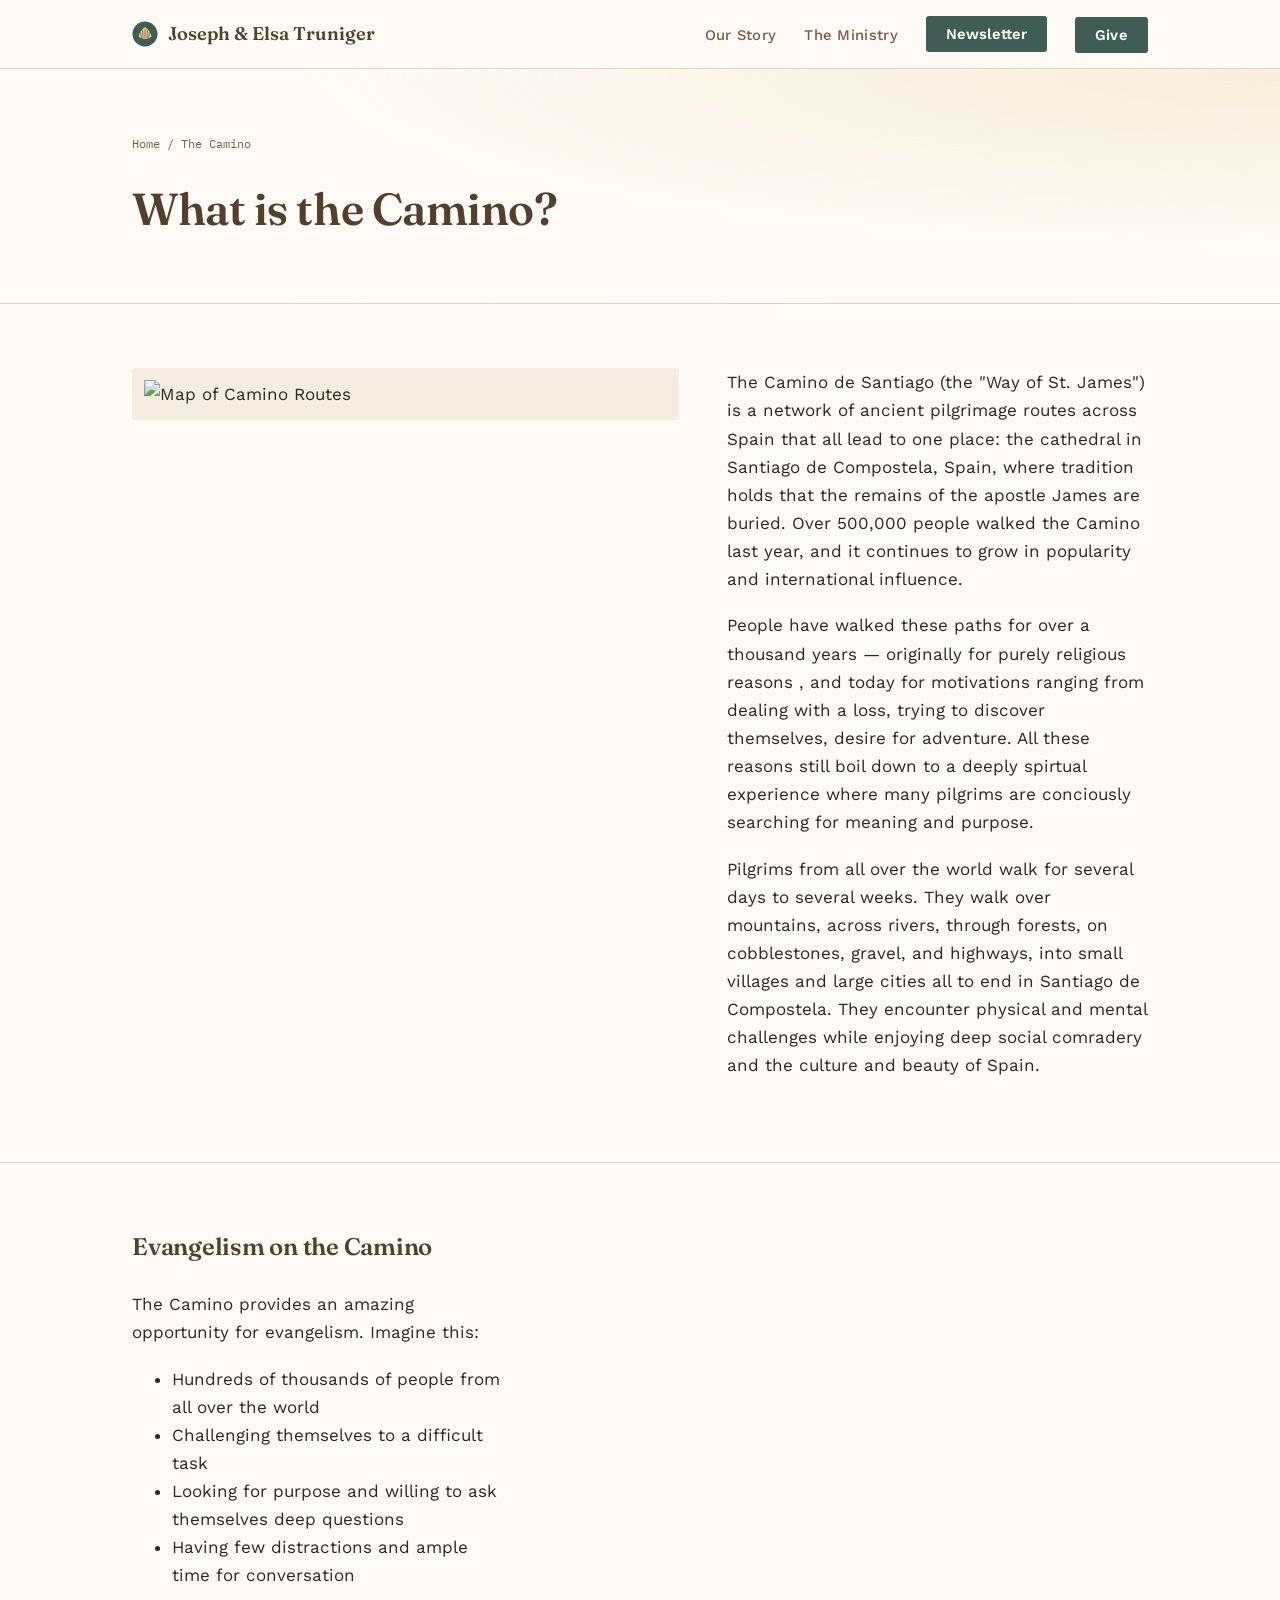
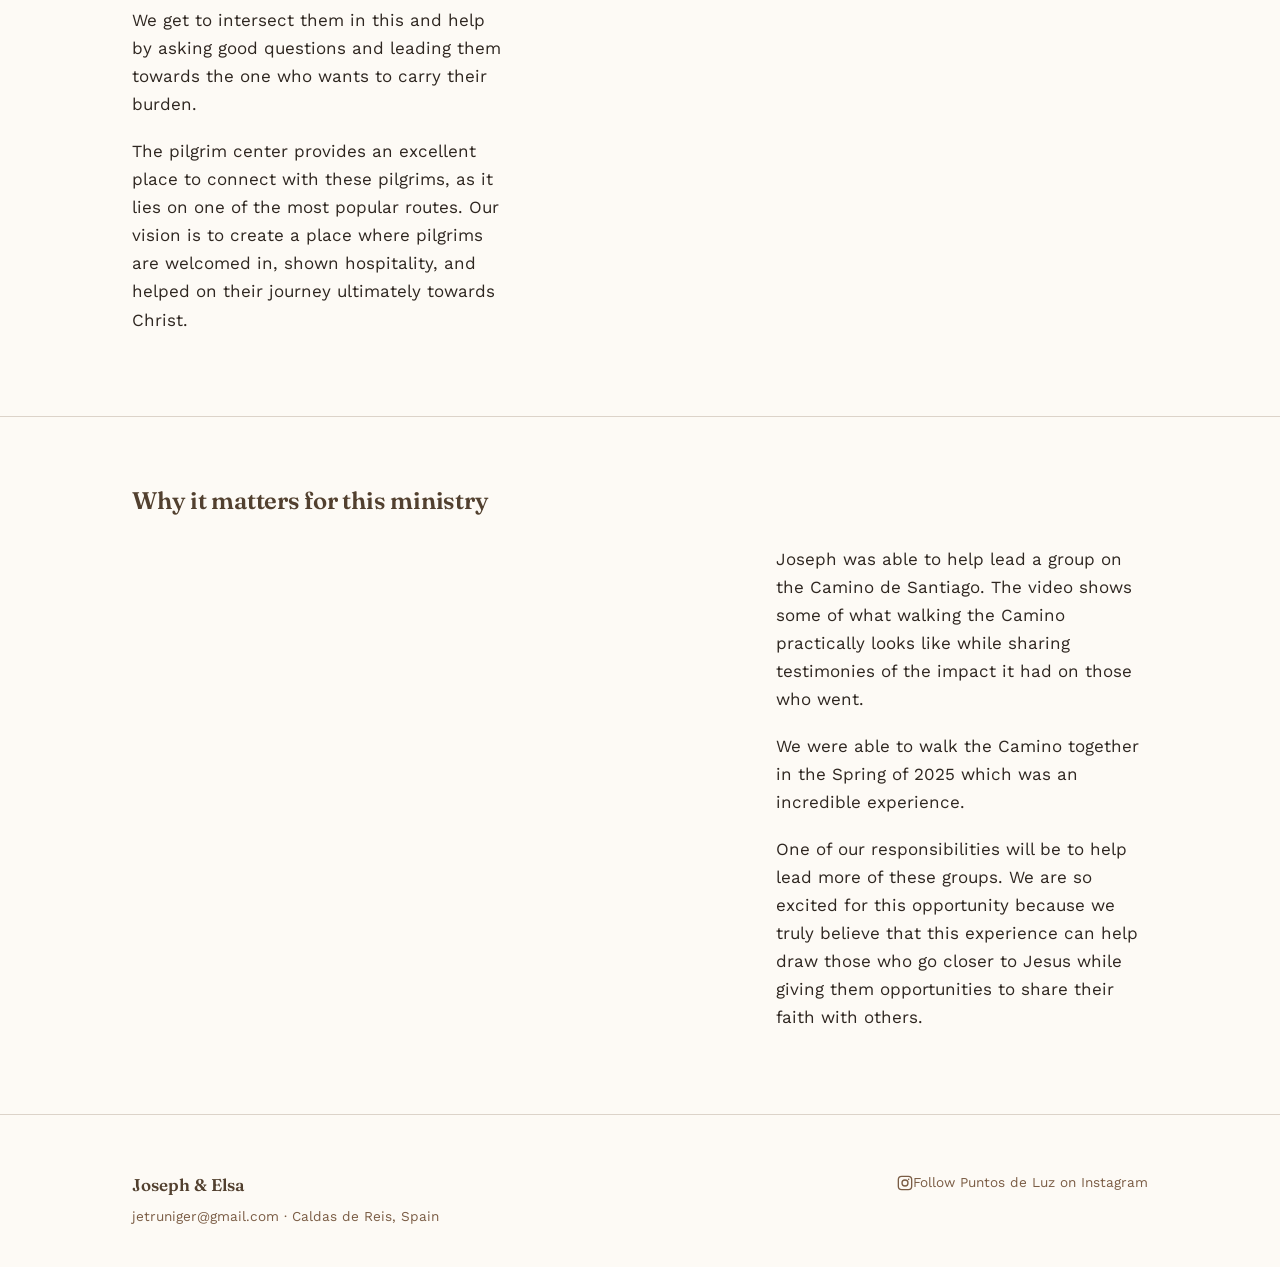
==== camino.html @ 21a1351f "Update camino.html" ====
<!DOCTYPE html>
<html lang="en">
<head>
<meta charset="UTF-8">
<meta name="viewport" content="width=device-width, initial-scale=1.0">
<title>What is the Camino? — Joseph &amp; Elsa Truniger</title>
<link rel="preconnect" href="https://fonts.googleapis.com">
<link rel="preconnect" href="https://fonts.gstatic.com" crossorigin>
<link href="https://fonts.googleapis.com/css2?family=Fraunces:opsz,wght@9..144,400;9..144,500;9..144,600&family=Work+Sans:wght@400;500;600&family=IBM+Plex+Mono:wght@500&display=swap" rel="stylesheet">
<link rel="stylesheet" href="style.css">
</head>
<body>
<a class="skip-link" href="#main">Skip to content</a>
<nav class="site-nav">
  <div class="wrap">
    <a href="index.html" class="brandmark">
    <svg width="26" height="26" viewBox="0 0 26 26" fill="none" aria-hidden="true">
  <circle cx="13" cy="13" r="12.5" fill="#3F5D54"/>
  <path d="M13 6c-3 2-5.5 5-6.5 9.5C8 17 10.3 18 13 18s5-1 6.5-2.5C18.5 11 16 8 13 6z" fill="#E8C98A"/>
  <path d="M13 8.5V17M10.5 9.5 11 17M15.5 9.5 15 17M8.5 11.5l1.2 5.8M17.5 11.5l-1.2 5.8" stroke="#3F5D54" stroke-width="0.6" stroke-linecap="round"/>
</svg>
      Joseph &amp; Elsa Truniger
    </a>
    <button class="nav-toggle" aria-label="Toggle menu" aria-expanded="false" id="navToggle">☰</button>
<ul class="nav-links" id="navLinks">
  <li><a href="story.html">Our Story</a></li>
  <li><a href="ministry.html">The Ministry</a></li>
  <li><button type="button" class="nav-subscribe" onclick="document.getElementById('newsletterModal').showModal()">Newsletter</button></li>
  <li><a href="give.html" class="nav-give">Give</a></li>
</ul>
  </div>
</nav>
<main id="main">
  <header class="page-header">
    <div class="wrap">
      <div class="breadcrumb"><a href="index.html">Home</a> / The Camino</div>
      <span class="stage-label"></span>
      <h1>What is the Camino?</h1>
    </div>
  </header>

  <section class="content-section">
    <div class="wrap">
      <div class="two-col">
        <img src="/.netlify/images?url=/images/camino_routes_map.png&fit=cover" alt="Map of Camino Routes" class="photo-frame-contain">
        <div class="stage-body">
          <p>
            The Camino de Santiago (the "Way of St. James") is a network of ancient pilgrimage
            routes across Spain that all lead to one place: the cathedral in Santiago de
            Compostela, Spain, where tradition holds that the remains of the apostle James are buried. Over 500,000 people walked 
            the Camino last year, and it continues to grow in popularity and international influence.
          </p>
          <p>
            People have walked these paths for over a thousand years — originally for purely religious reasons
            , and today for motivations ranging from dealing with a loss, trying to discover themselves, desire for adventure.
            All these reasons still boil down to a deeply spirtual experience where many pilgrims are conciously searching for meaning and purpose.
          </p>
          <p>
            Pilgrims from all over the world walk for several days to several weeks. They walk over mountains, across rivers, 
            through forests, on cobblestones, gravel, and highways, into small villages and large cities all to end in Santiago de Compostela.
            They encounter physical and mental challenges while enjoying deep social comradery and the culture and beauty of Spain.
          </p>
        </div>
      </div>
    </div>
  </section>

<section class="content-section section-divider">
  <div class="wrap">
    <h2 class="section-title">Evangelism on the Camino</h2>
    <div class="two-col camino-video-row" style="grid-template-columns:1fr 1.6fr;">
      <div class="stage-body">
        <p>The Camino provides an amazing opportunity for evangelism. Imagine this:</p>
        <ul>
          <li>Hundreds of thousands of people from all over the world</li>
          <li>Challenging themselves to a difficult task</li>
          <li>Looking for purpose and willing to ask themselves deep questions</li>
          <li>Having few distractions and ample time for conversation</li>
        </ul>
        <p>
          We get to intersect them in this and help by asking good questions and leading them
          towards the one who wants to carry their burden.
        </p>
        <p>
          The pilgrim center provides an excellent place to connect with these pilgrims, as it lies on one of the most popular routes.
          Our vision is to create a place where pilgrims are welcomed in, shown hospitality, and helped on their journey ultimately towards Christ.
        </p>
      </div>
      <div class="video-wrapper camino-video">
        <iframe
          src="https://www.youtube.com/embed/64o8v37q_Js"
          title="Evangelism on the Camino de Santiago"
          frameborder="0"
          allow="accelerometer; autoplay; clipboard-write; encrypted-media; gyroscope; picture-in-picture"
          allowfullscreen>
        </iframe>
      </div>
    </div>
  </div>
</section>

  <section class="content-section section-divider">
    <div class="wrap">
      <h2 class="section-title">Why it matters for this ministry</h2>
      <div class="two-col" style="grid-template-columns:1.6fr 1fr;">
        <div class="video-wrapper">
          
        <iframe
          src="https://www.youtube.com/embed/lxucsriIGKE"
          title="Personal Experience of Walking the Camino de Santiago"
          frameborder="0"
          allow="accelerometer; autoplay; clipboard-write; encrypted-media; gyroscope; picture-in-picture"
          allowfullscreen>
        </iframe>
</div>
        <div class="stage-body">
    
          <p>
            Joseph was able to help lead a group on the Camino de Santiago. The video shows some of what walking the Camino practically 
            looks like while sharing testimonies of the impact it had on those who went.
          </p>
          <p>
            We were able to walk the Camino together in the Spring of 2025 which was an incredible experience.
          </p>
          <p>
            One of our responsibilities will be to help lead more of these groups. We are so excited for this opportunity 
            because we truly believe that this experience can help draw those who go closer to Jesus while giving them
            opportunities to share their faith with others.
          </p>
        </div>
      </div>
    </div>
  </section>

</main>
<footer>
  <div class="wrap">
    <div>
      <div class="foot-brand">Joseph &amp; Elsa</div>
      <!-- EDIT: contact email -->
      <p>jetruniger@gmail.com · Caldas de Reis, Spain</p>
    </div>

<ul class="foot-links">
  <!-- EDIT: replace # with your actual Facebook Page URL. Currently adding as a comment so that we can add this back later 
  <li>
    <a href="#" target="_blank" rel="noopener" class="social-link">
      <svg width="16" height="16" viewBox="0 0 24 24" fill="currentColor">
        <path d="M22 12.06C22 6.5 17.52 2 12 2S2 6.5 2 12.06c0 5 3.66 9.15 8.44 9.94v-7.03H7.9v-2.91h2.54V9.85c0-2.5 1.49-3.89 3.77-3.89 1.09 0 2.23.2 2.23.2v2.46h-1.26c-1.24 0-1.63.77-1.63 1.56v1.88h2.78l-.45 2.91h-2.33V22c4.78-.79 8.44-4.94 8.44-9.94z"/>
      </svg>
      Follow us on Facebook
    </a>
  </li>-->
  <!-- EDIT: replace # with Puntos de Luz's actual Instagram URL -->
  <li>
    <a href="https://www.instagram.com/puntosluz/" target="_blank" rel="noopener" class="social-link">
      <svg width="16" height="16" viewBox="0 0 24 24" fill="none" stroke="currentColor" stroke-width="2">
        <rect x="2" y="2" width="20" height="20" rx="5"/>
        <circle cx="12" cy="12" r="4.5"/>
        <circle cx="17.5" cy="6.5" r="1.2" fill="currentColor" stroke="none"/>
      </svg>
      Follow Puntos de Luz on Instagram
    </a>
  </li>
</ul>

  </div>
</footer>
<script>
  const navToggle = document.getElementById('navToggle');
  const navLinks = document.getElementById('navLinks');
  navToggle.addEventListener('click', () => {
    const open = navLinks.classList.toggle('open');
    navToggle.setAttribute('aria-expanded', open);
  });
</script>
 <div id="newsletter-modal-slot"></div>
<script>
  fetch('partials/newsletter-modal.html')
    .then(res => res.text())
    .then(html => {
      const slot = document.getElementById('newsletter-modal-slot');
      slot.innerHTML = html;
      // Re-run any <script> tags from the injected partial, since innerHTML doesn't execute them
      slot.querySelectorAll('script').forEach(oldScript => {
        const newScript = document.createElement('script');
        newScript.textContent = oldScript.textContent;
        document.body.appendChild(newScript);
      });
    });
</script>
</body>
</html>
---- style.css ----
:root{
  --ivory: #FDFAF5;
  --ivory-deep: #F5EDE0;
  --brown: #7A5C44;
  --brown-deep: #52402F;
  --gold: #E8C98A;
  --pine: #3F5D54;
  --pine-deep: #2E453D;
  --ink: #2E2620;
  --line: rgba(122,92,68,0.25);
  --radius: 3px;
}

*{box-sizing:border-box;}
html{scroll-behavior:smooth;}
body{
  margin:0;
  background:var(--ivory);
  color:var(--ink);
  font-family:'Work Sans', sans-serif;
  font-size:17px;
  line-height:1.65;
  -webkit-font-smoothing:antialiased;
}
h1,h2,h3{
  font-family:'Fraunces', serif;
  font-weight:600;
  color:var(--brown-deep);
  margin:0 0 0.4em 0;
  letter-spacing:-0.01em;
}
a{color:var(--pine);}
img{max-width:100%; display:block;}
.wrap{max-width:1080px; margin:0 auto; padding:0 32px;}

.skip-link{
  position:absolute; left:-999px; top:0; background:var(--brown-deep); color:var(--ivory);
  padding:10px 16px; z-index:200; border-radius:0 0 4px 0;
}
.skip-link:focus{left:0;}
a:focus-visible, button:focus-visible{
  outline:3px solid var(--pine);
  outline-offset:3px;
}

/* -------- nav -------- */
.site-nav{
  position:sticky; top:0; z-index:100;
  background:rgba(253,250,245,0.92);
  backdrop-filter:blur(6px);
  border-bottom:1px solid var(--line);
}
.site-nav .wrap{
  display:flex; align-items:center; justify-content:space-between;
  padding-top:16px; padding-bottom:16px;
}
.brandmark{
  display:flex; align-items:center; gap:10px;
  font-family:'Fraunces', serif; font-weight:600; font-size:1.15rem;
  color:var(--brown-deep); text-decoration:none;
}
.brandmark svg{flex-shrink:0;}
.nav-links{display:flex; gap:28px; align-items:center; list-style:none; margin:0; padding:0;}
.nav-links a{
  text-decoration:none; color:var(--brown); font-size:0.92rem; font-weight:500;
  letter-spacing:0.02em;
}
.nav-links a:hover, .nav-links a[aria-current="page"]{color:var(--pine-deep);}
.nav-links a[aria-current="page"]{border-bottom:2px solid var(--gold);}
.nav-give{
  background:var(--pine); color:var(--ivory) !important; padding:9px 20px;
  border-radius:var(--radius); font-weight:600 !important; border-bottom:none !important;
}
.nav-give:hover{background:var(--pine-deep) !important;}
.nav-toggle{display:none;}

@media (max-width:760px){
  .nav-links{
    position:fixed; inset:64px 0 auto 0; background:var(--ivory);
    flex-direction:column; align-items:flex-start; gap:0;
    border-bottom:1px solid var(--line);
    transform:translateY(-120%); transition:transform 0.25s ease;
    padding:8px 32px 20px;
  }
  .nav-links.open{transform:translateY(0);}
  .nav-links li{width:100%; padding:12px 0; border-bottom:1px solid var(--line);}
  .nav-give{display:inline-block; margin-top:6px;}
  .nav-toggle{
    display:block; background:none; border:none; cursor:pointer;
    font-size:1.5rem; color:var(--brown-deep); line-height:1;
    padding:4px 8px;
  }
}

/* -------- hero (home page) -------- */
.hero{
  position:relative;
  padding:100px 0 80px;
  background:
    radial-gradient(ellipse at top right, rgba(232,201,138,0.35), transparent 55%),
    var(--ivory);
  overflow:hidden;
}
.hero .wrap{display:grid; grid-template-columns:1.1fr 0.9fr; gap:56px; align-items:center;}
.eyebrow{
  font-family:'IBM Plex Mono', monospace; font-size:0.75rem; letter-spacing:0.14em;
  text-transform:uppercase; color:var(--pine-deep); font-weight:500;
  display:inline-flex; align-items:center; gap:8px; margin-bottom:18px;
}
.eyebrow::before{content:"⁕"; color:var(--gold); font-size:1rem;}
.hero h1{font-size:clamp(2.3rem, 4.2vw, 3.4rem); line-height:1.08; max-width:12ch;}
.hero p.lede{font-size:1.15rem; color:var(--brown-deep); max-width:46ch; margin:20px 0 32px;}
.hero-ctas{display:flex; gap:16px; flex-wrap:wrap;}

.btn{
  display:inline-flex; align-items:center; gap:8px;
  padding:14px 26px; border-radius:var(--radius);
  text-decoration:none; font-weight:600; font-size:0.95rem;
  border:1px solid transparent; transition:transform 0.15s ease, background 0.15s ease;
}
.btn-primary{background:var(--pine); color:var(--ivory);}
.btn-primary:hover{background:var(--pine-deep); transform:translateY(-1px);}
.btn-ghost{background:transparent; color:var(--brown-deep); border-color:var(--brown);}
.btn-ghost:hover{background:var(--ivory-deep);}

.ph, .ph-photo, .ph-video{
  background:repeating-linear-gradient(135deg, var(--ivory-deep), var(--ivory-deep) 12px, #eee1cc 12px, #eee1cc 24px);
  border:1px dashed var(--brown);
  border-radius:var(--radius);
  display:flex; align-items:center; justify-content:center;
  color:var(--brown-deep); font-size:0.85rem; text-align:center; padding:16px;
  font-family:'IBM Plex Mono', monospace;
}
.hero-photo{aspect-ratio:4/5; width:100%;}

/* -------- signpost (home page links out) -------- */
.signpost{padding:20px 0 90px;}
.signpost-intro{max-width:56ch; margin-bottom:36px;}
.signpost-intro .stage-label{
  font-family:'IBM Plex Mono', monospace; font-size:0.72rem; letter-spacing:0.1em;
  text-transform:uppercase; color:var(--pine-deep); display:block; margin-bottom:8px;
}
.signpost-grid{
  display:grid; grid-template-columns:repeat(2, 1fr); gap:1px;
  background:var(--line); border:1px solid var(--line); border-radius:6px; overflow:hidden;
}
.signpost-card{
  background:var(--ivory); padding:32px; text-decoration:none; color:inherit;
  display:flex; flex-direction:column; gap:10px; transition:background 0.15s ease;
  position:relative;
}
.signpost-card:hover{background:var(--ivory-deep);}
.signpost-card .km-tag{
  font-family:'IBM Plex Mono', monospace; font-size:0.7rem; color:var(--pine-deep);
  letter-spacing:0.08em; display:flex; align-items:center; gap:8px;
}
.signpost-card .km-tag .dot{width:8px; height:8px; border-radius:50%; background:var(--gold);}
.signpost-card h3{font-size:1.25rem; margin:0;}
.signpost-card p{margin:0; color:var(--brown-deep); font-size:0.95rem;}
.signpost-card .go{
  margin-top:auto; font-family:'IBM Plex Mono', monospace; font-size:0.8rem;
  color:var(--pine); font-weight:500;
}
.signpost-card.give-card{background:var(--pine); color:var(--ivory);}
.signpost-card.give-card p{color:rgba(253,250,245,0.85);}
.signpost-card.give-card .km-tag{color:rgba(253,250,245,0.75);}
.signpost-card.give-card .go{color:var(--gold);}
.signpost-card.give-card:hover{background:var(--pine-deep);}

@media (max-width:700px){
  .signpost-grid{grid-template-columns:1fr;}
}

/* -------- interior page header -------- */
.page-header{
  padding:64px 0 40px; border-bottom:1px solid var(--line);
  background:radial-gradient(ellipse at top right, rgba(232,201,138,0.25), transparent 55%);
}
.page-header .stage-label{
  font-family:'IBM Plex Mono', monospace; font-size:0.75rem; letter-spacing:0.12em;
  text-transform:uppercase; color:var(--pine-deep); display:block; margin-bottom:10px;
}
.page-header h1{font-size:clamp(2rem, 3.6vw, 2.8rem); max-width:16ch;}
.breadcrumb{
  font-family:'IBM Plex Mono', monospace; font-size:0.78rem; color:var(--brown);
  margin-bottom:18px;
}
.breadcrumb a{color:var(--brown); text-decoration:none;}
.breadcrumb a:hover{color:var(--pine-deep);}

/* -------- content section (interior pages) -------- */
.content-section{padding:64px 0;}
.two-col{display:grid; grid-template-columns:1.3fr 1fr; gap:48px; align-items:start;}
.stage-body{max-width:64ch;}
.stage-body p{margin:0 0 1.1em;}

.fact-row{
  display:flex; gap:28px; flex-wrap:wrap; margin-top:28px;
  padding-top:24px; border-top:1px solid var(--line);
}
.fact{max-width:220px;}
.fact .num{font-family:'Fraunces', serif; font-weight:600; font-size:1.5rem; color:var(--pine);}
.fact .lbl{font-size:0.85rem; color:var(--brown);}

/* -------- newsletter -------- */
.newsletter-box{
  background:var(--brown-deep); color:var(--ivory);
  border-radius:6px; padding:44px; margin-top:8px;
}
.newsletter-box h3{color:var(--ivory); font-size:1.4rem;}
.newsletter-box p{color:rgba(253,250,245,0.85);}
.signup-row{display:flex; gap:10px; margin-top:22px; flex-wrap:wrap;}
.signup-row input[type="email"]{
  flex:1; min-width:220px; padding:13px 16px; border-radius:var(--radius);
  border:1px solid rgba(253,250,245,0.3); background:rgba(253,250,245,0.06);
  color:var(--ivory); font-size:0.95rem;
}
.signup-row input::placeholder{color:rgba(253,250,245,0.5);}
.signup-row .btn-primary{background:var(--gold); color:var(--brown-deep);}
.signup-row .btn-primary:hover{background:#dcb96e;}

.archive-list{list-style:none; margin:26px 0 0; padding:0;}
.archive-list li{
  display:flex; justify-content:space-between; gap:16px;
  padding:14px 0; border-bottom:1px solid var(--line);
  font-size:0.95rem;
}
.archive-list .archive-empty{
  color:var(--brown); font-style:italic; border-bottom:none; padding-top:18px;
}

/* -------- gallery -------- */
.gallery-grid{display:grid; grid-template-columns:repeat(3, 1fr); gap:16px; margin-top:8px;}
.gallery-grid .ph-photo{aspect-ratio:1/1;}
.gallery-grid .span-2{grid-column:span 2; aspect-ratio:2/1;}
.video-feature{margin-top:32px;}
.ph-video{aspect-ratio:16/9;}

@media (max-width:760px){
  .gallery-grid{grid-template-columns:repeat(2,1fr);}
  .gallery-grid .span-2{grid-column:span 2;}
}

/* -------- give page -------- */
.give-section{background:var(--pine); color:var(--ivory);}
.give-section h1, .give-section .stage-label{color:var(--ivory);}
.give-section .stage-label{color:rgba(253,250,245,0.75);}
.give-section p{color:rgba(253,250,245,0.85); max-width:56ch;}
.give-grid{display:grid; grid-template-columns:1fr auto; gap:40px; align-items:center; margin-top:28px;}
.qr-box{background:var(--ivory); padding:18px; border-radius:6px; width:180px; text-align:center;}
.qr-box .ph{aspect-ratio:1/1; border-style:solid; border-color:var(--brown);}
.qr-box span{display:block; font-family:'IBM Plex Mono', monospace; font-size:0.7rem; color:var(--brown-deep); margin-top:8px;}
@media (max-width:700px){ .give-grid{grid-template-columns:1fr;} }

/* -------- footer -------- */
footer{padding:56px 0 40px; border-top:1px solid var(--line);}
footer .wrap{display:flex; justify-content:space-between; flex-wrap:wrap; gap:24px;}
footer .foot-brand{font-family:'Fraunces', serif; color:var(--brown-deep); font-weight:600;}
footer p{font-size:0.85rem; color:var(--brown); margin:6px 0 0;}
footer .foot-links{display:flex; gap:20px; list-style:none; margin:0; padding:0;}
footer .foot-links a{color:var(--brown); text-decoration:none; font-size:0.85rem;}
footer .foot-links a:hover{color:var(--pine-deep);}

@media (max-width:900px){
  .hero .wrap{grid-template-columns:1fr;}
  .hero-photo{max-width:340px; order:-1;}
  .two-col{grid-template-columns:1fr;}
  .give-grid{gap:24px;}
}

@media (prefers-reduced-motion: reduce){
  html{scroll-behavior:auto;}
  *{transition:none !important;}
}
.cten-note{
  margin-top:40px;
  padding-top:28px;
  border-top:1px solid var(--line);
  display:flex;
  align-items:center;
  gap:40px;
}
.cten-text{
  flex:1;
  max-width:56ch;
}
.cten-note .cten-logo{
  height:200px;
  width:auto;
  max-width:100%;
  object-fit:contain;
  flex-shrink:0;
  margin:0;
}
.cten-note p{
  font-size:0.88rem;
  color:var(--brown-deep);
  margin:0 0 0.8em;
}
.cten-note .donor-care{
  font-family:'IBM Plex Mono', monospace;
  font-size:0.78rem;
  color:var(--brown);
}
.section-title{
  font-size:1.5rem;
  margin-bottom:24px;
}
.section-divider{
  border-top:1px solid var(--line);
}
.two-col.reverse{
  grid-template-columns:1fr 1.3fr;
}
.two-col.reverse > .ph-photo{
  order:2;
}
.brandmark-photo{
  width:32px;
  height:32px;
  border-radius:50%;
  object-fit:cover;
  flex-shrink:0;
}
.photo-frame{
  width:100%;
  aspect-ratio:4/5;
  object-fit:cover;
  border-radius:var(--radius);
  border:none;
  background:none;
  padding:0;
}
.photo-frame-contain{
  width:100%;
  max-height:600px;
  object-fit:contain;
  border-radius:var(--radius);
  border:none;
  background:var(--ivory-deep);
  padding:12px;
}
.nav-subscribe{
  background:var(--pine);
  color:var(--ivory);
  border:none;
  padding:9px 20px;
  border-radius:var(--radius);
  font-family:'Work Sans', sans-serif;
  font-size:0.92rem;
  font-weight:600;
  cursor:pointer;
}
.nav-subscribe:hover{
  background:var(--pine-deep);
}
.newsletter-modal{
  border:none;
  border-radius:8px;
  padding:36px;
  max-width:440px;
  width:90%;
  background:var(--brown-deep);
  color:var(--ivory);
}
.newsletter-modal::backdrop{
  background:rgba(46,38,32,0.55);
}
.newsletter-modal h3{color:var(--ivory);}
.newsletter-modal p{color:rgba(253,250,245,0.85); font-size:0.95rem;}
.modal-close{
  position:absolute; top:14px; right:16px;
  background:none; border:none; color:var(--ivory);
  font-size:1.4rem; cursor:pointer; line-height:1;
}
.video-wrapper{
  position:relative;
  width:100%;
  aspect-ratio:16/9;
  border-radius:var(--radius);
  overflow:hidden;
}
.video-wrapper iframe{
  position:absolute;
  top:0; left:0;
  width:100%;
  height:100%;
  border:none;
}
.signup-form{
  display:flex;
  flex-direction:column;
  gap:14px;
  margin-top:20px;
}
.signup-form label{
  font-size:0.85rem;
  color:rgba(253,250,245,0.85);
  margin-bottom:-8px;
}
.signup-form .optional-tag{
  color:rgba(253,250,245,0.55);
  font-weight:400;
}
.signup-form input{
  padding:12px 14px;
  border-radius:var(--radius);
  border:1px solid rgba(253,250,245,0.3);
  background:rgba(253,250,245,0.06);
  color:var(--ivory);
  font-size:0.95rem;
  font-family:'Work Sans', sans-serif;
}
.signup-form input::placeholder{
  color:rgba(253,250,245,0.45);
}
.signup-form .btn-primary{
  margin-top:6px;
  background:var(--gold);
  color:var(--brown-deep);
}
.signup-form .btn-primary:hover{
  background:#dcb96e;
}
.newsletter-success{
  margin-top:20px;
  color:var(--gold);
  font-weight:600;
}
.social-link{
  display:inline-flex;
  align-items:center;
  gap:6p
    x;
}
.give-btn-wide{
  margin-top:20px;
  padding-left:48px;
  padding-right:48px;
  display:inline-flex;
}
/* Give page specific tweaks */
.give-page-header{
  padding-bottom:32px;
}
.content-section.give-page-header{
  padding-top:32px;
}

.give-stat{
  font-family:'IBM Plex Mono', monospace;
  font-size:0.85rem;
  color:var(--pine-deep);
  background:var(--ivory-deep);
  border-left:3px solid var(--gold);
  padding:12px 16px;
  margin:20px 0;
}

.give-btn-wide{
  margin-top:4px;
  padding-left:40px;
  padding-right:40px;
  display:inline-flex;
  align-items:center;
  gap:10px;
}

.donor-care-box{
  display:flex;
  align-items:flex-start;
  gap:10px;
  margin-top:20px;
  padding:14px 16px;
  background:var(--ivory-deep);
  border-radius:var(--radius);
  font-size:0.85rem;
  color:var(--brown-deep);
}
.donor-care-box svg{
  flex-shrink:0;
  margin-top:2px;
  color:var(--pine);
}

.cten-card{
  border:1px solid var(--line);
  border-radius:6px;
  padding:12px;
  background:var(--ivory-deep);
}
.cten-card .photo-frame-contain{
  max-height:340px;
  background:transparent;
  padding:0;
  margin-bottom:12px;
}
.cten-caption{
  text-align:center;
  font-family:'IBM Plex Mono', monospace;
  font-size:0.78rem;
  color:var(--brown);
  margin:0;
}
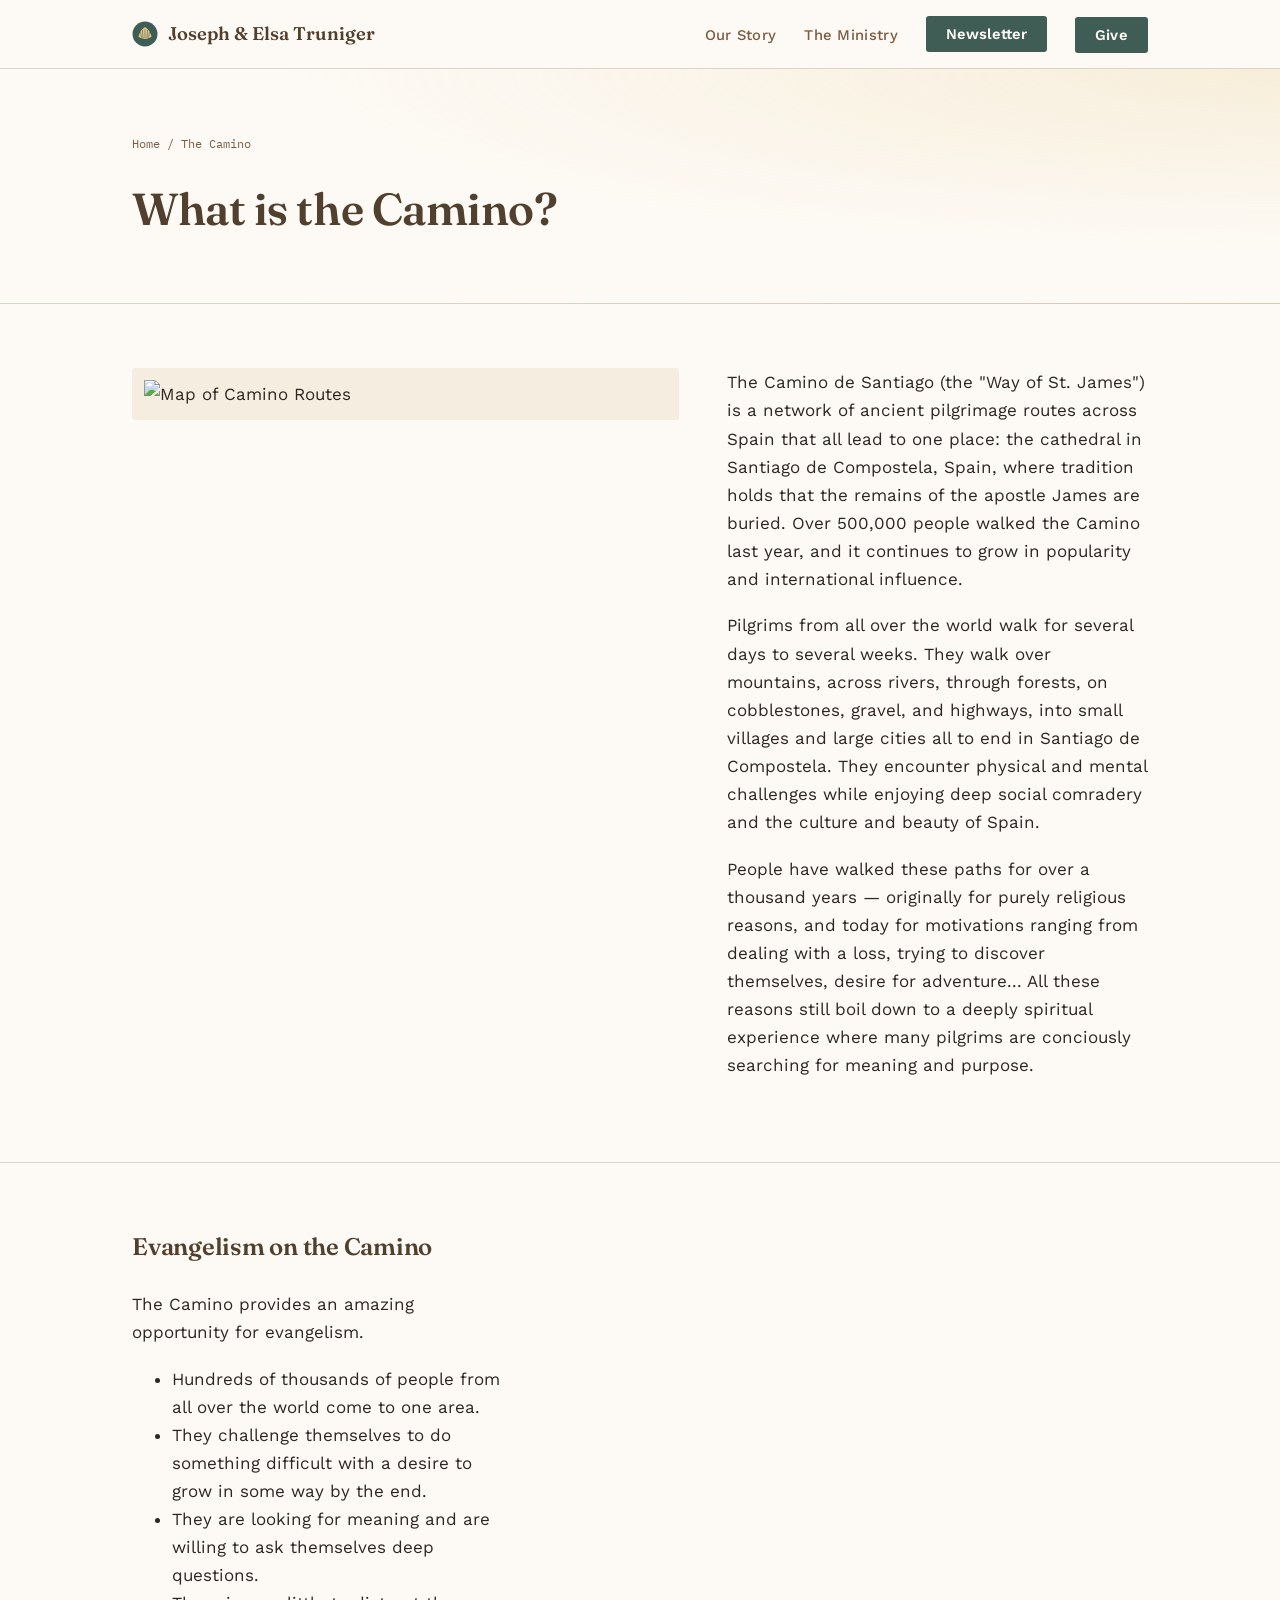
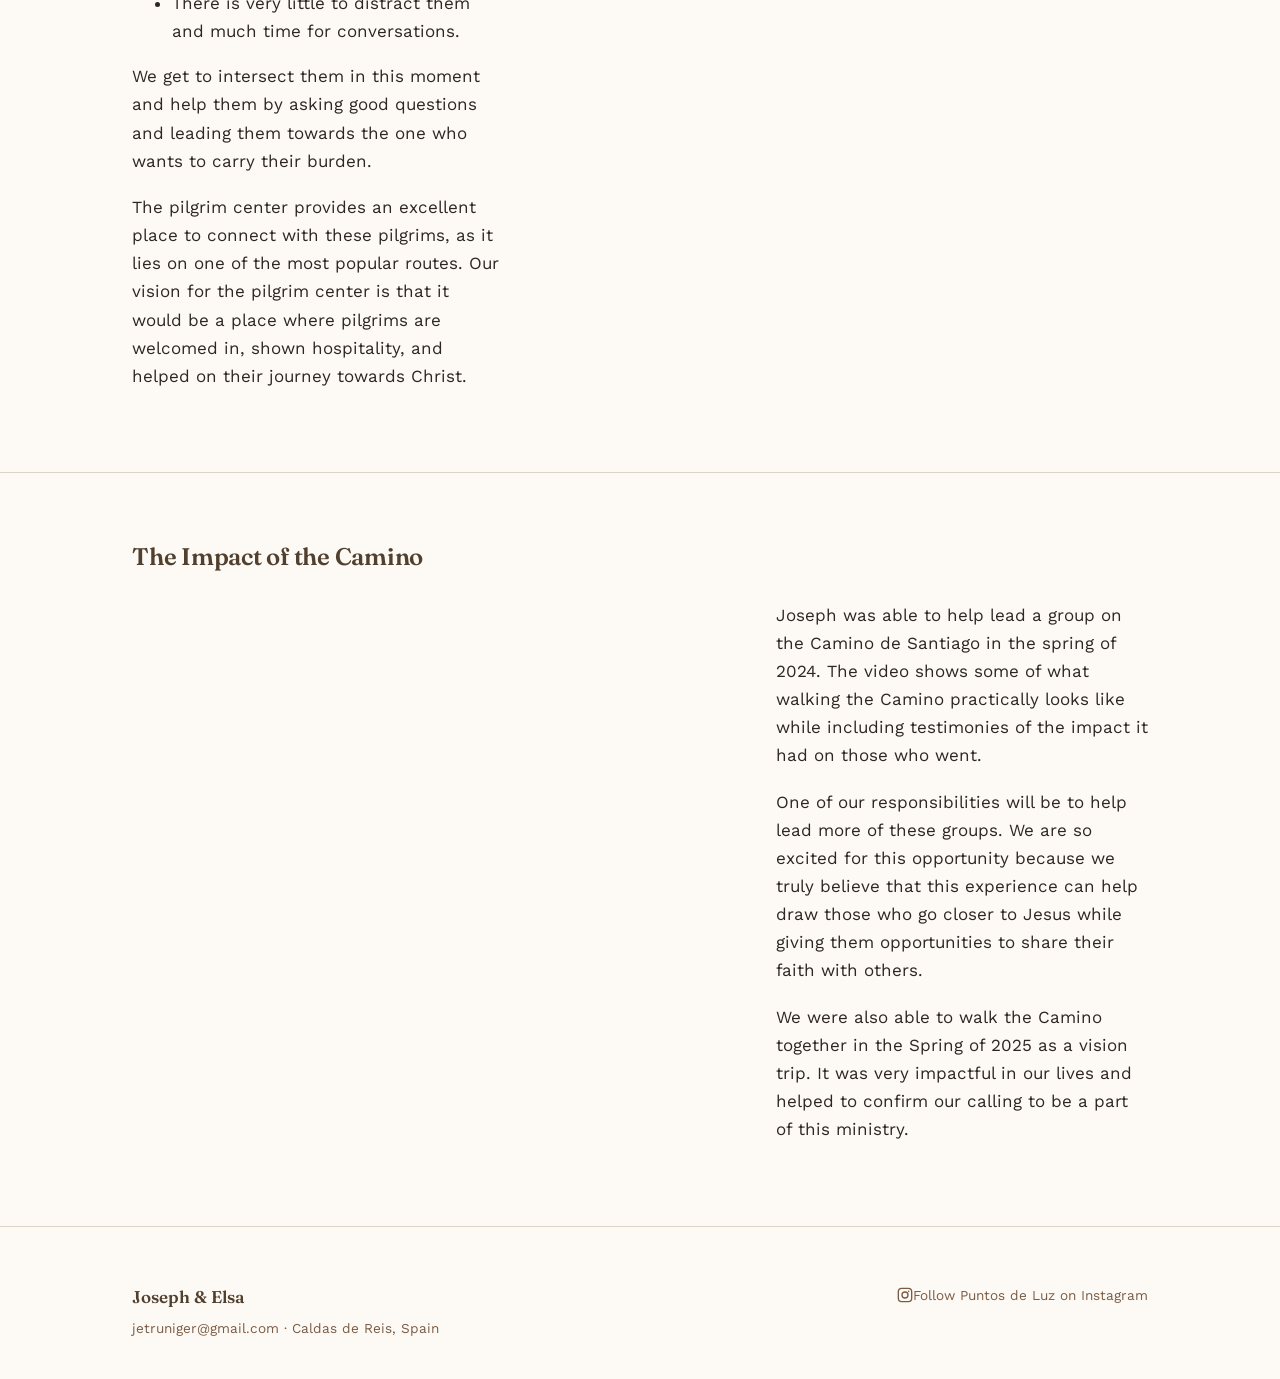
==== commit 310d9d33: "Update camino.html" ====
--- a/camino.html
+++ b/camino.html
@@ -50,16 +50,16 @@
             Compostela, Spain, where tradition holds that the remains of the apostle James are buried. Over 500,000 people walked 
             the Camino last year, and it continues to grow in popularity and international influence.
           </p>
-          <p>
-            People have walked these paths for over a thousand years — originally for purely religious reasons
-            , and today for motivations ranging from dealing with a loss, trying to discover themselves, desire for adventure.
-            All these reasons still boil down to a deeply spirtual experience where many pilgrims are conciously searching for meaning and purpose.
-          </p>
-          <p>
+            <p>
             Pilgrims from all over the world walk for several days to several weeks. They walk over mountains, across rivers, 
             through forests, on cobblestones, gravel, and highways, into small villages and large cities all to end in Santiago de Compostela.
             They encounter physical and mental challenges while enjoying deep social comradery and the culture and beauty of Spain.
           </p>
+          <p>
+            People have walked these paths for over a thousand years — originally for purely religious reasons, and today for motivations ranging from dealing with a loss, trying to discover themselves, desire for adventure...
+            All these reasons still boil down to a deeply spiritual experience where many pilgrims are conciously searching for meaning and purpose.
+          </p>
+
         </div>
       </div>
     </div>
@@ -70,20 +70,20 @@
     <h2 class="section-title">Evangelism on the Camino</h2>
     <div class="two-col camino-video-row" style="grid-template-columns:1fr 1.6fr;">
       <div class="stage-body">
-        <p>The Camino provides an amazing opportunity for evangelism. Imagine this:</p>
+        <p>The Camino provides an amazing opportunity for evangelism.</p>
         <ul>
-          <li>Hundreds of thousands of people from all over the world</li>
-          <li>Challenging themselves to a difficult task</li>
-          <li>Looking for purpose and willing to ask themselves deep questions</li>
-          <li>Having few distractions and ample time for conversation</li>
+          <li>Hundreds of thousands of people from all over the world come to one area.</li>
+          <li>They challenge themselves to do something difficult with a desire to grow in some way by the end.</li>
+          <li>They are looking for meaning and are willing to ask themselves deep questions.</li>
+          <li>There is very little to distract them and much time for conversations.</li>
         </ul>
         <p>
-          We get to intersect them in this and help by asking good questions and leading them
+          We get to intersect them in this moment and help them by asking good questions and leading them
           towards the one who wants to carry their burden.
         </p>
         <p>
           The pilgrim center provides an excellent place to connect with these pilgrims, as it lies on one of the most popular routes.
-          Our vision is to create a place where pilgrims are welcomed in, shown hospitality, and helped on their journey ultimately towards Christ.
+          Our vision for the pilgrim center is that it would be a place where pilgrims are welcomed in, shown hospitality, and helped on their journey towards Christ.
         </p>
       </div>
       <div class="video-wrapper camino-video">
@@ -99,12 +99,11 @@
   </div>
 </section>
 
-  <section class="content-section section-divider">
-    <div class="wrap">
-      <h2 class="section-title">Why it matters for this ministry</h2>
-      <div class="two-col" style="grid-template-columns:1.6fr 1fr;">
-        <div class="video-wrapper">
-          
+<section class="content-section section-divider">
+  <div class="wrap">
+    <h2 class="section-title">The Impact of the Camino</h2>
+    <div class="two-col camino-video-row" style="grid-template-columns:1.6fr 1fr;">
+      <div class="video-wrapper">
         <iframe
           src="https://www.youtube.com/embed/lxucsriIGKE"
           title="Personal Experience of Walking the Camino de Santiago"
@@ -112,25 +111,26 @@
           allow="accelerometer; autoplay; clipboard-write; encrypted-media; gyroscope; picture-in-picture"
           allowfullscreen>
         </iframe>
-</div>
-        <div class="stage-body">
-    
-          <p>
-            Joseph was able to help lead a group on the Camino de Santiago. The video shows some of what walking the Camino practically 
-            looks like while sharing testimonies of the impact it had on those who went.
-          </p>
-          <p>
-            We were able to walk the Camino together in the Spring of 2025 which was an incredible experience.
-          </p>
-          <p>
-            One of our responsibilities will be to help lead more of these groups. We are so excited for this opportunity 
-            because we truly believe that this experience can help draw those who go closer to Jesus while giving them
-            opportunities to share their faith with others.
-          </p>
-        </div>
+      </div>
+      <div class="stage-body">
+        <p>
+          Joseph was able to help lead a group on the Camino de Santiago in the spring of 2024. The video shows some of what walking the Camino practically
+          looks like while including testimonies of the impact it had on those who went.
+        </p>
+                <p>
+          One of our responsibilities will be to help lead more of these groups. We are so excited for this opportunity
+          because we truly believe that this experience can help draw those who go closer to Jesus while giving them
+          opportunities to share their faith with others.
+        </p>
+        <p>
+          We were also able to walk the Camino together in the Spring of 2025 as a vision trip. It was very impactful in our lives and 
+          helped to confirm our calling to be a part of this ministry.
+        </p>
+
       </div>
     </div>
-  </section>
+  </div>
+</section>
 
 </main>
 <footer>
--- a/style.css
+++ b/style.css
@@ -502,3 +502,11 @@
   color:var(--brown);
   margin:0;
 }
+@media (max-width:900px){
+  .camino-video-row{
+    grid-template-columns:1fr !important;
+  }
+  .camino-video{
+    order:-1;
+  }
+}
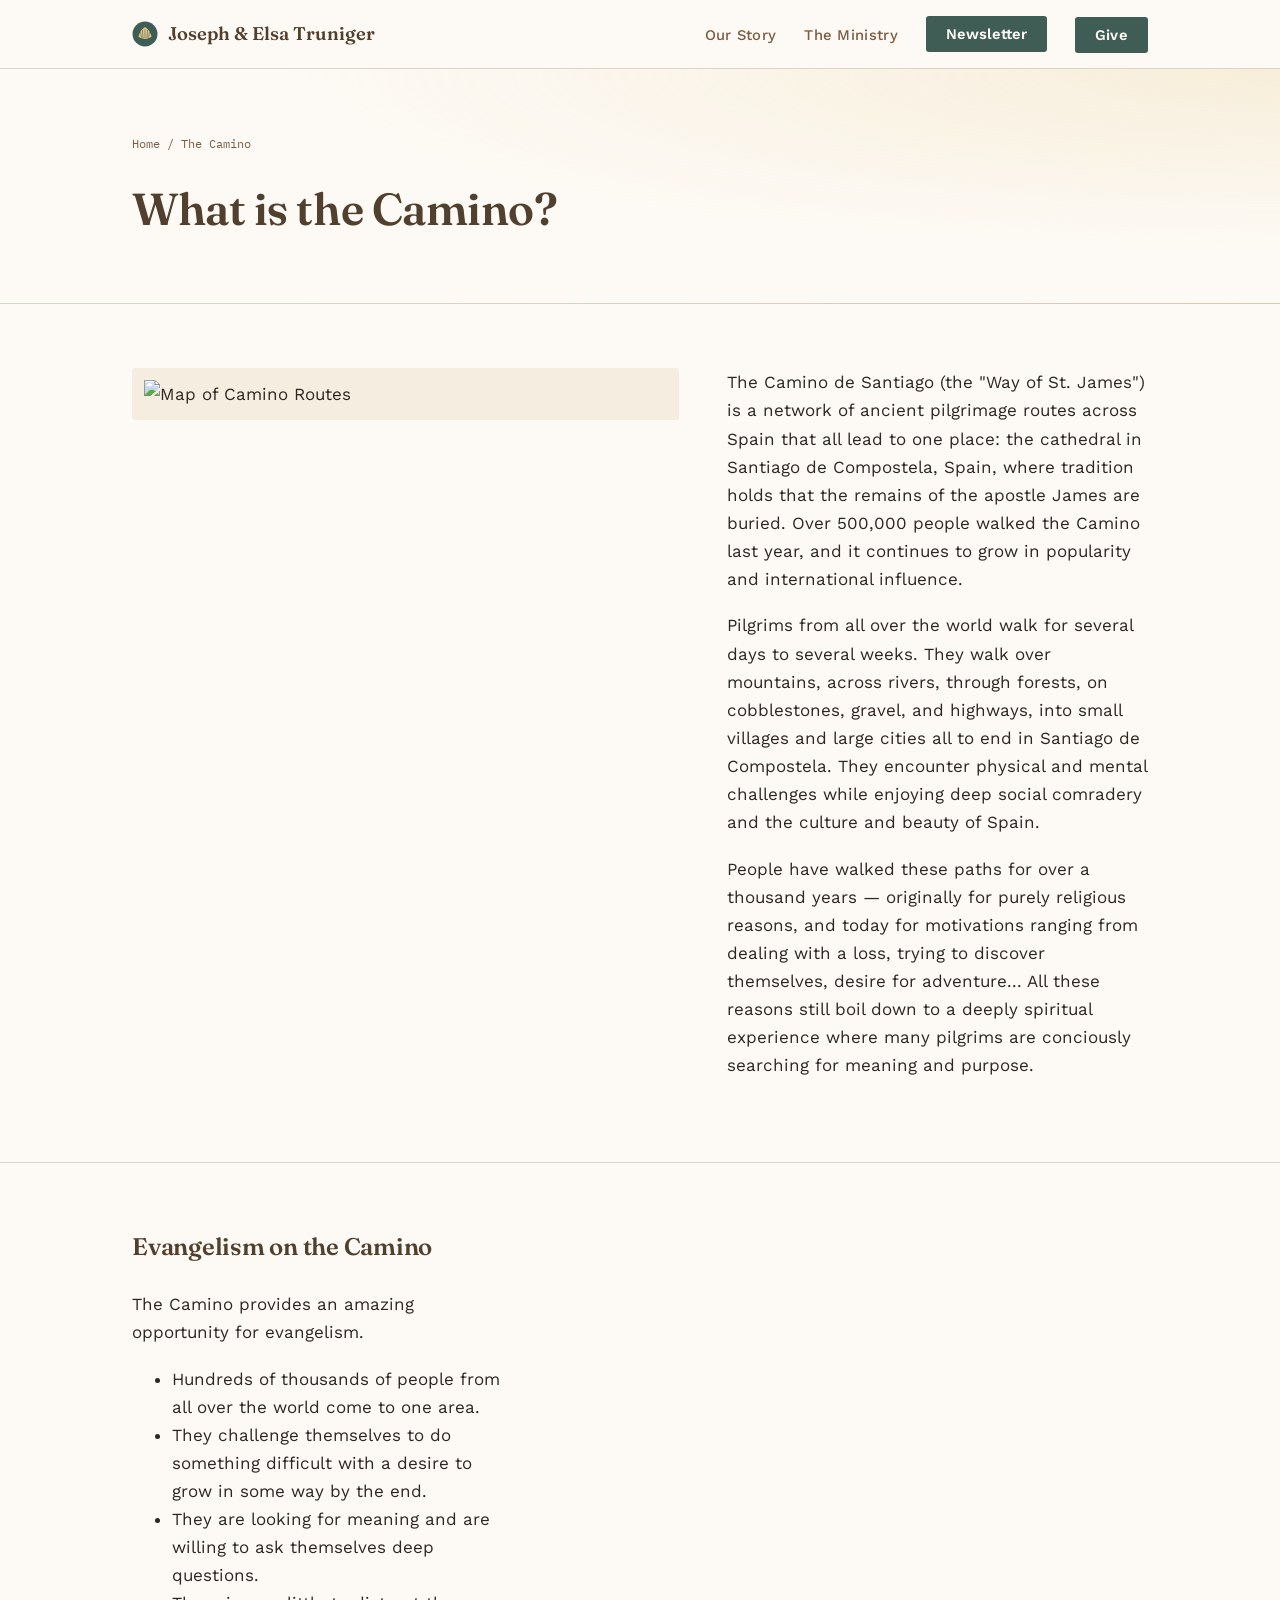
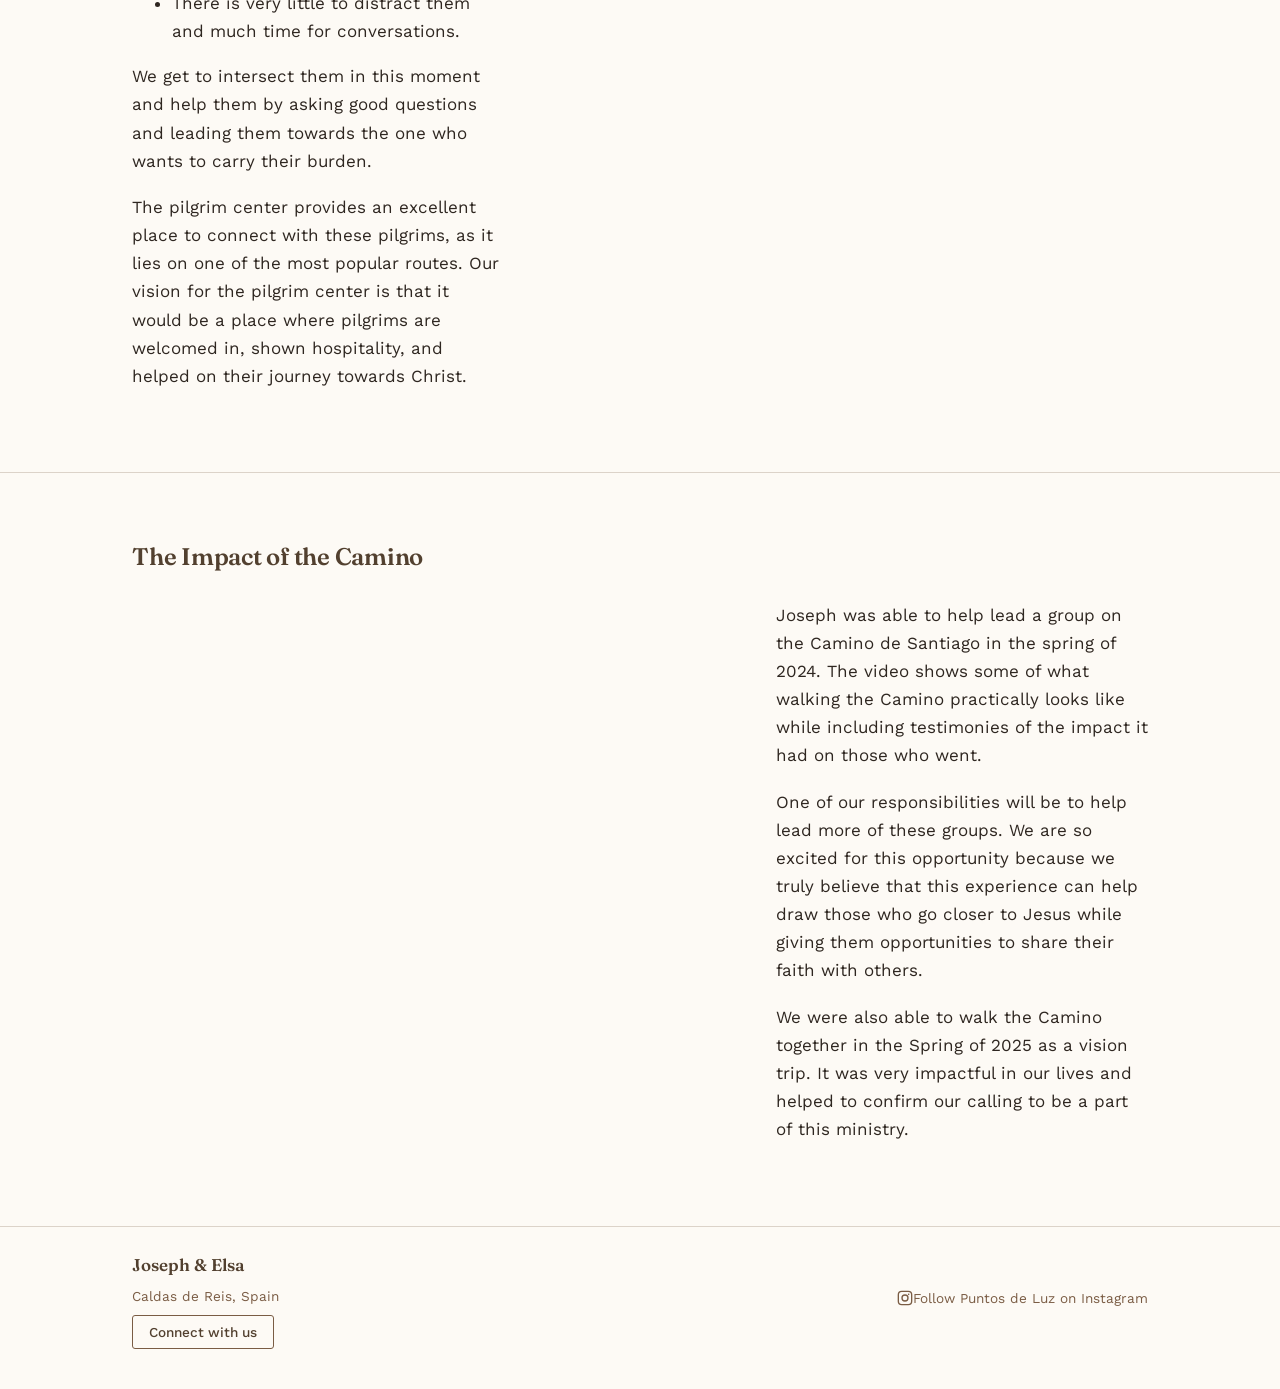
==== commit 5e691143: "Update camino.html" ====
--- a/camino.html
+++ b/camino.html
@@ -137,8 +137,8 @@
   <div class="wrap">
     <div>
       <div class="foot-brand">Joseph &amp; Elsa</div>
-      <!-- EDIT: contact email -->
-      <p>jetruniger@gmail.com · Caldas de Reis, Spain</p>
+      <p>Caldas de Reis, Spain</p>
+      <button type="button" class="connect-link" onclick="document.getElementById('contactModal').showModal()">Connect with us</button>
     </div>
 
 <ul class="foot-links">
@@ -166,6 +166,7 @@
 
   </div>
 </footer>
+
 <script>
   const navToggle = document.getElementById('navToggle');
   const navLinks = document.getElementById('navLinks');
@@ -174,14 +175,14 @@
     navToggle.setAttribute('aria-expanded', open);
   });
 </script>
- <div id="newsletter-modal-slot"></div>
+
+<div id="newsletter-modal-slot"></div>
 <script>
   fetch('partials/newsletter-modal.html')
     .then(res => res.text())
     .then(html => {
       const slot = document.getElementById('newsletter-modal-slot');
       slot.innerHTML = html;
-      // Re-run any <script> tags from the injected partial, since innerHTML doesn't execute them
       slot.querySelectorAll('script').forEach(oldScript => {
         const newScript = document.createElement('script');
         newScript.textContent = oldScript.textContent;
@@ -189,5 +190,32 @@
       });
     });
 </script>
+
+<div id="contact-modal-slot"></div>
+<script>
+  fetch('partials/contact-modal.html')
+    .then(res => res.text())
+    .then(html => {
+      const slot = document.getElementById('contact-modal-slot');
+      slot.innerHTML = html;
+      slot.querySelectorAll('script').forEach(oldScript => {
+        const newScript = document.createElement('script');
+        newScript.textContent = oldScript.textContent;
+        document.body.appendChild(newScript);
+      });
+    });
+</script>
+
+<!-- Hidden forms so Netlify detects these forms at build time — never removed, never shown -->
+<form name="newsletter" data-netlify="true" netlify-honeypot="bot-field" hidden>
+  <input type="text" name="name">
+  <input type="email" name="email">
+  <input type="tel" name="phone">
+</form>
+<form name="contact" data-netlify="true" netlify-honeypot="bot-field" hidden>
+  <input type="text" name="name">
+  <input type="email" name="email">
+  <textarea name="message"></textarea>
+</form>
 </body>
 </html>
--- a/style.css
+++ b/style.css
@@ -253,11 +253,11 @@
 @media (max-width:700px){ .give-grid{grid-template-columns:1fr;} }
 
 /* -------- footer -------- */
-footer{padding:56px 0 40px; border-top:1px solid var(--line);}
-footer .wrap{display:flex; justify-content:space-between; flex-wrap:wrap; gap:24px;}
+footer{padding:24px 0 40px; border-top:1px solid var(--line);}
+footer .wrap{display:flex; justify-content:space-between; align-items:center; flex-wrap:wrap; gap:24px;}
 footer .foot-brand{font-family:'Fraunces', serif; color:var(--brown-deep); font-weight:600;}
 footer p{font-size:0.85rem; color:var(--brown); margin:6px 0 0;}
-footer .foot-links{display:flex; gap:20px; list-style:none; margin:0; padding:0;}
+footer .foot-links{display:flex; align-items:center; gap:20px; list-style:none; margin:0; padding:0;}
 footer .foot-links a{color:var(--brown); text-decoration:none; font-size:0.85rem;}
 footer .foot-links a:hover{color:var(--pine-deep);}
 
@@ -510,3 +510,29 @@
     order:-1;
   }
 }
+.connect-link{
+  -webkit-appearance:none;
+  appearance:none;
+  display:inline-flex;
+  align-items:center;
+  gap:6px;
+  background:transparent;
+  color:var(--brown-deep);
+  border:1px solid var(--brown);
+  padding:8px 16px;
+  border-radius:var(--radius);
+  font-family:'Work Sans', sans-serif;
+  font-size:0.85rem;
+  font-weight:500;
+  cursor:pointer;
+  margin-top:8px;
+  text-decoration:none;
+  outline:none;
+}
+.connect-link:hover{
+  background:var(--ivory-deep);
+}
+.connect-link:focus-visible{
+  outline:3px solid var(--pine);
+  outline-offset:2px;
+}
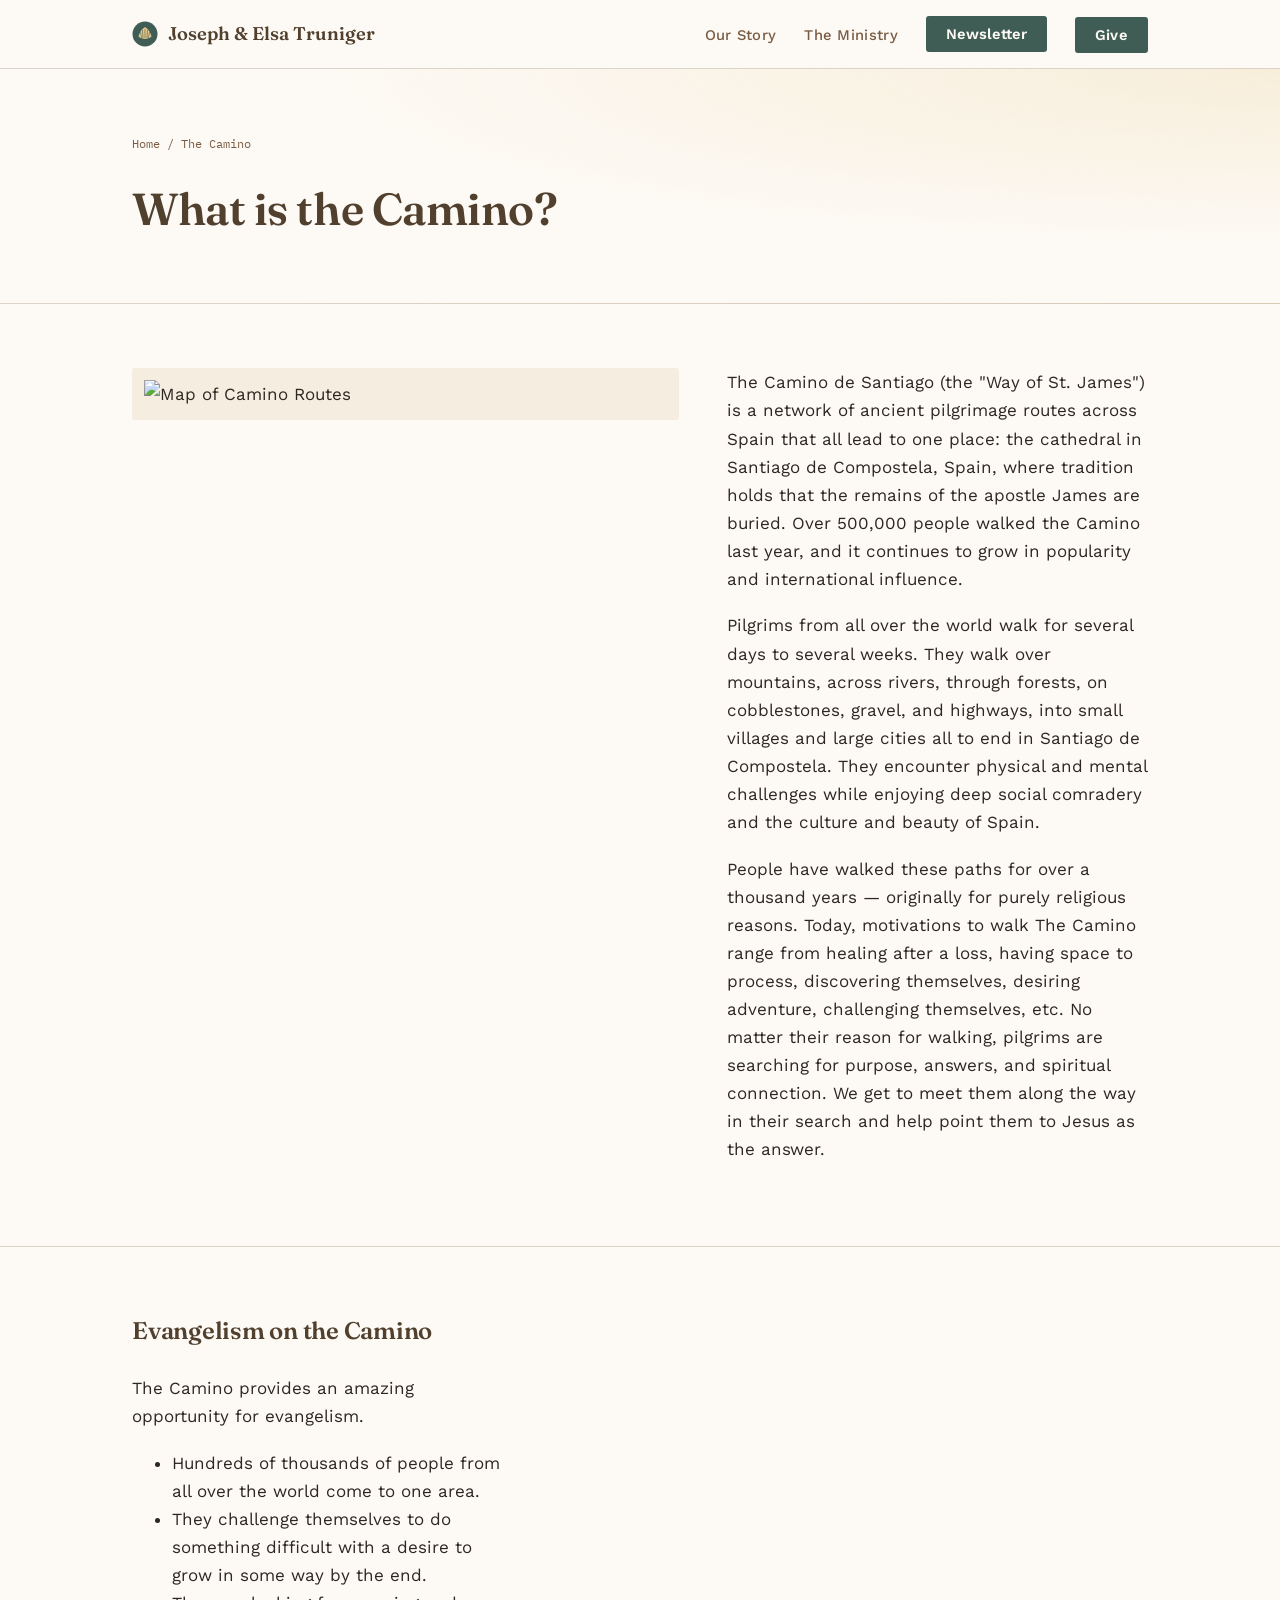
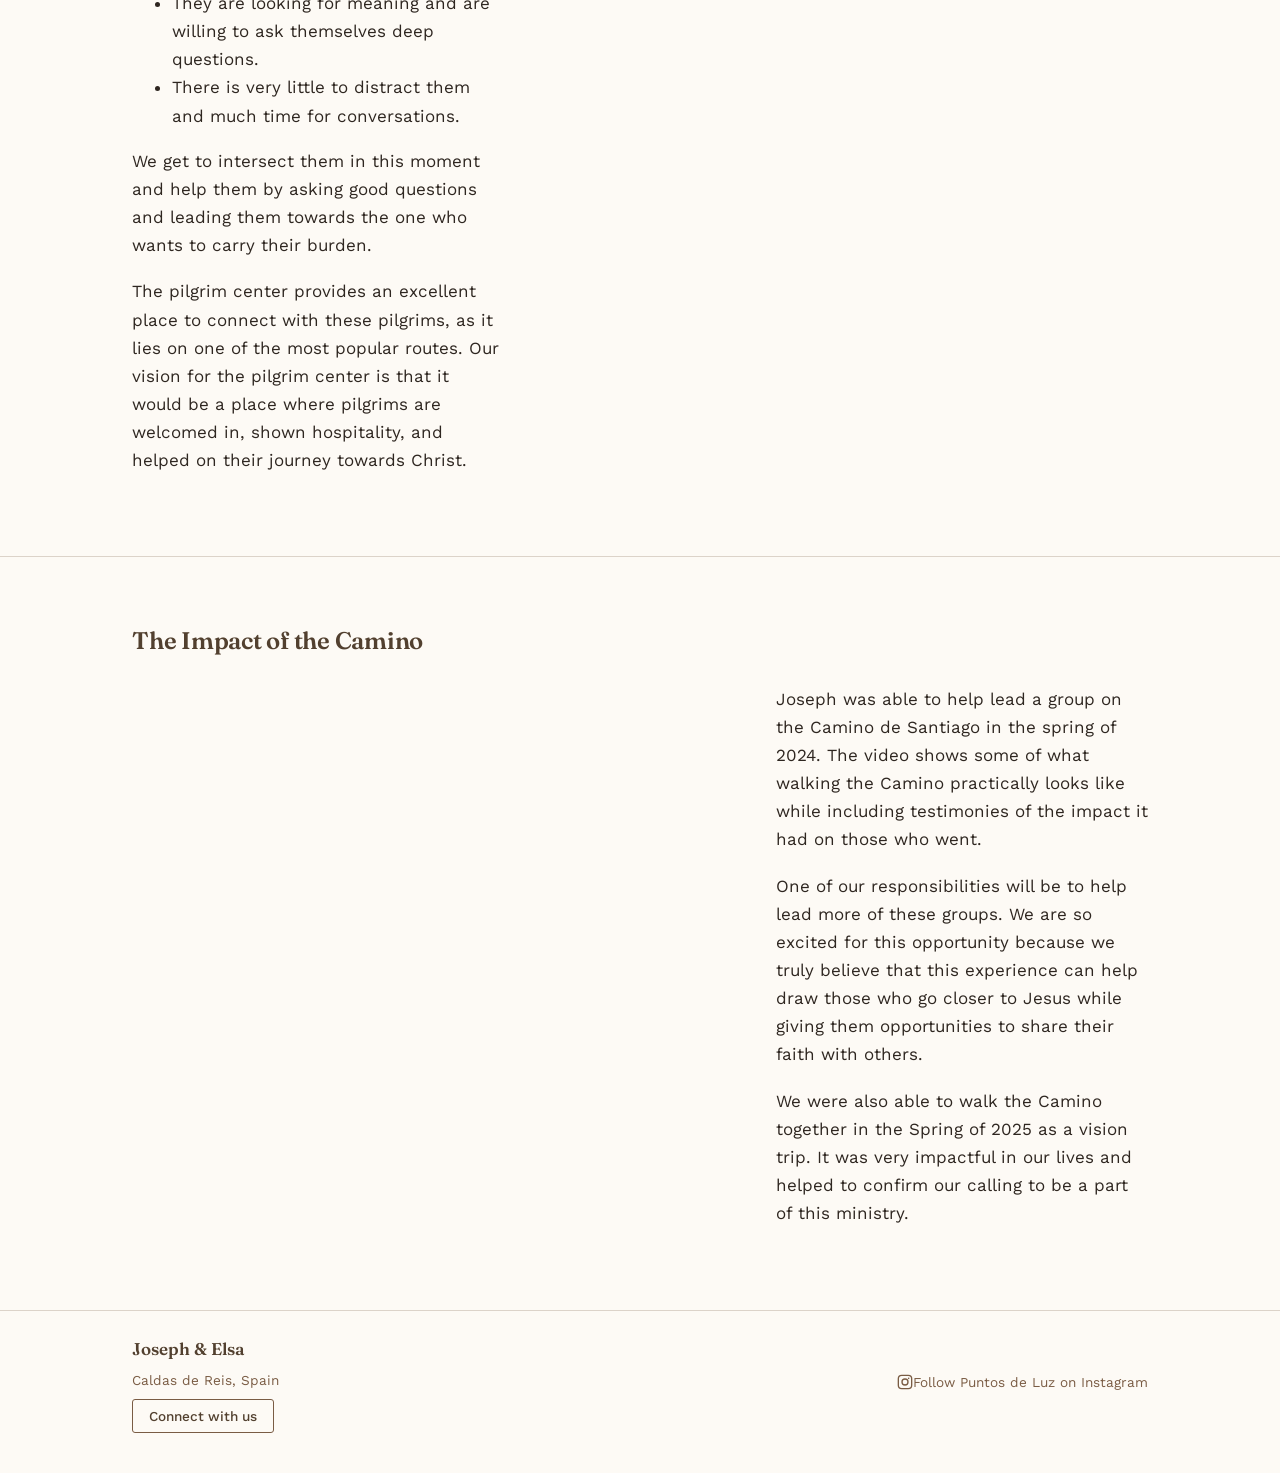
==== commit c919843d: "Update camino.html" ====
--- a/camino.html
+++ b/camino.html
@@ -56,8 +56,11 @@
             They encounter physical and mental challenges while enjoying deep social comradery and the culture and beauty of Spain.
           </p>
           <p>
-            People have walked these paths for over a thousand years — originally for purely religious reasons, and today for motivations ranging from dealing with a loss, trying to discover themselves, desire for adventure...
-            All these reasons still boil down to a deeply spiritual experience where many pilgrims are conciously searching for meaning and purpose.
+            People have walked these paths for over a thousand years — originally for purely religious reasons. 
+            Today, motivations to walk The Camino range from healing after a loss, having space to process, discovering themselves, 
+            desiring adventure, challenging themselves, etc.
+            No matter their reason for walking, pilgrims are searching for purpose, answers, and spiritual connection.
+            We get to meet them along the way in their search and help point them to Jesus as the answer.
           </p>
 
         </div>
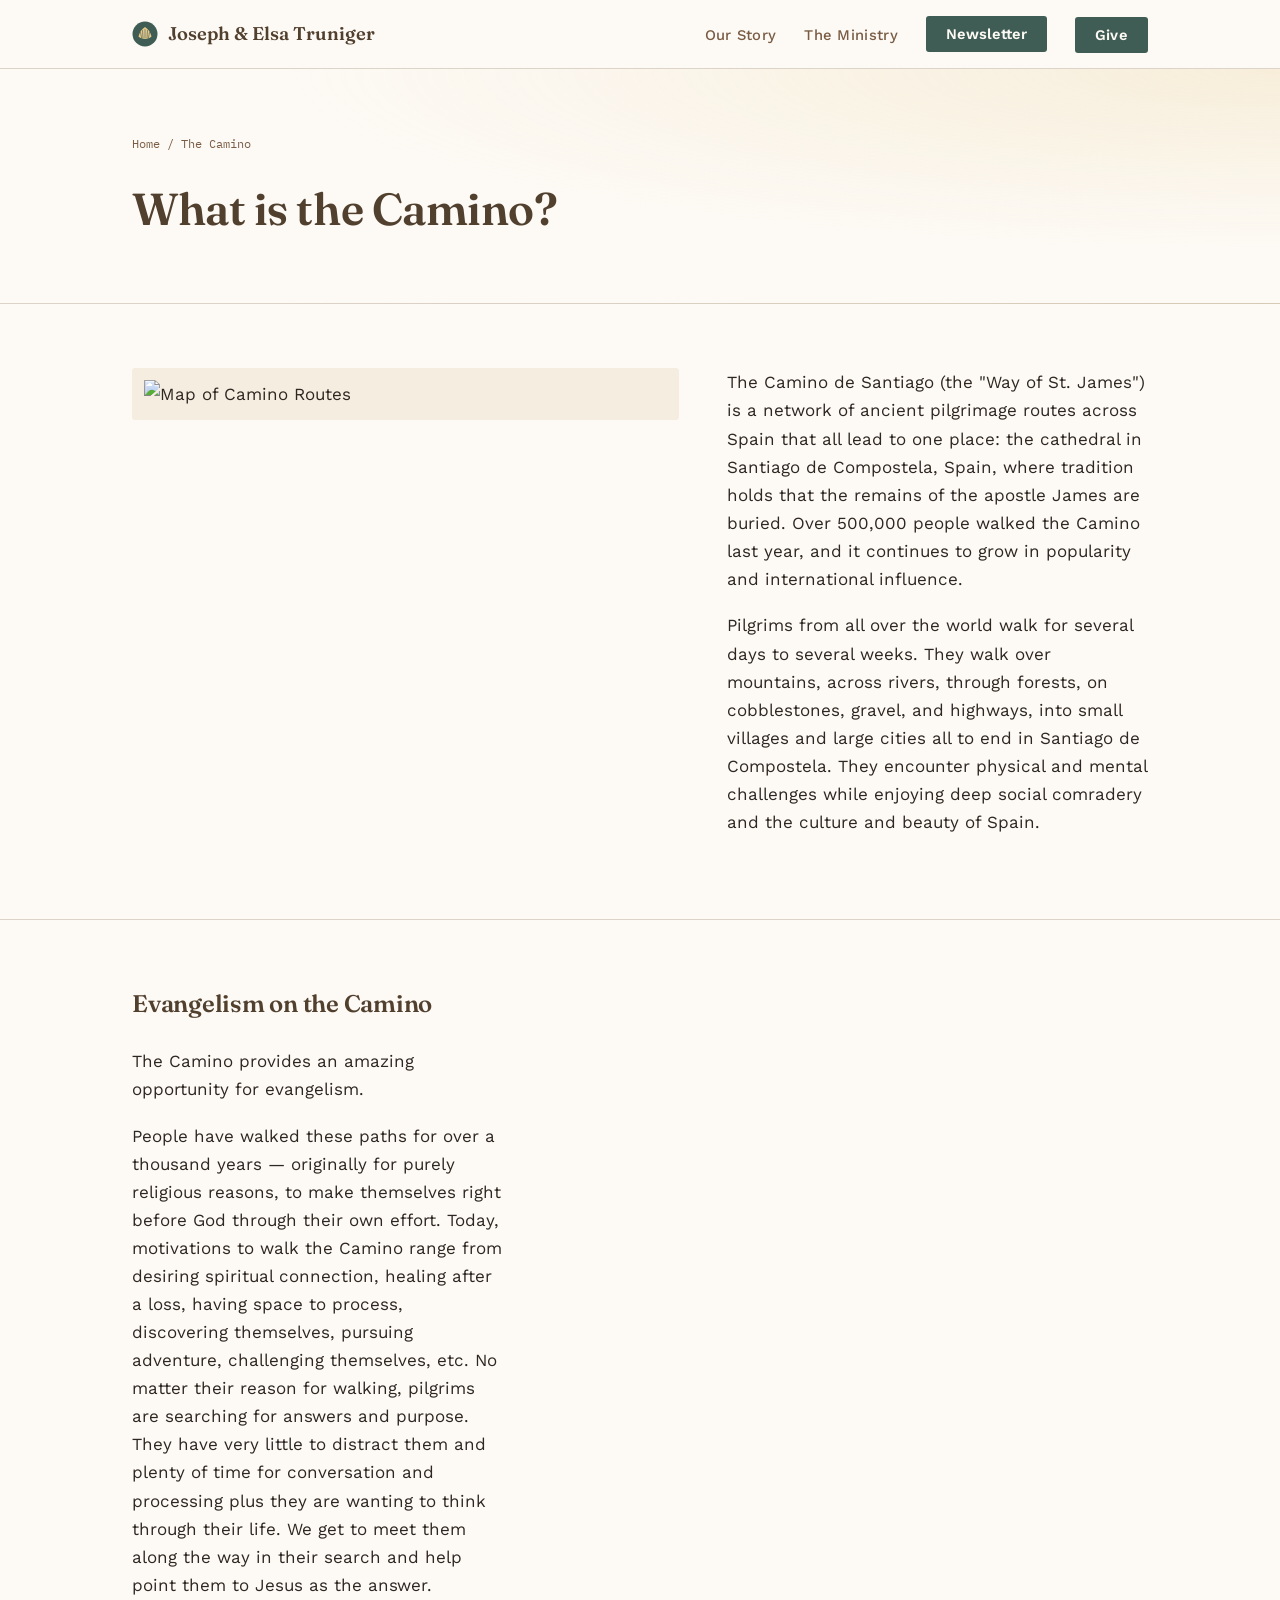
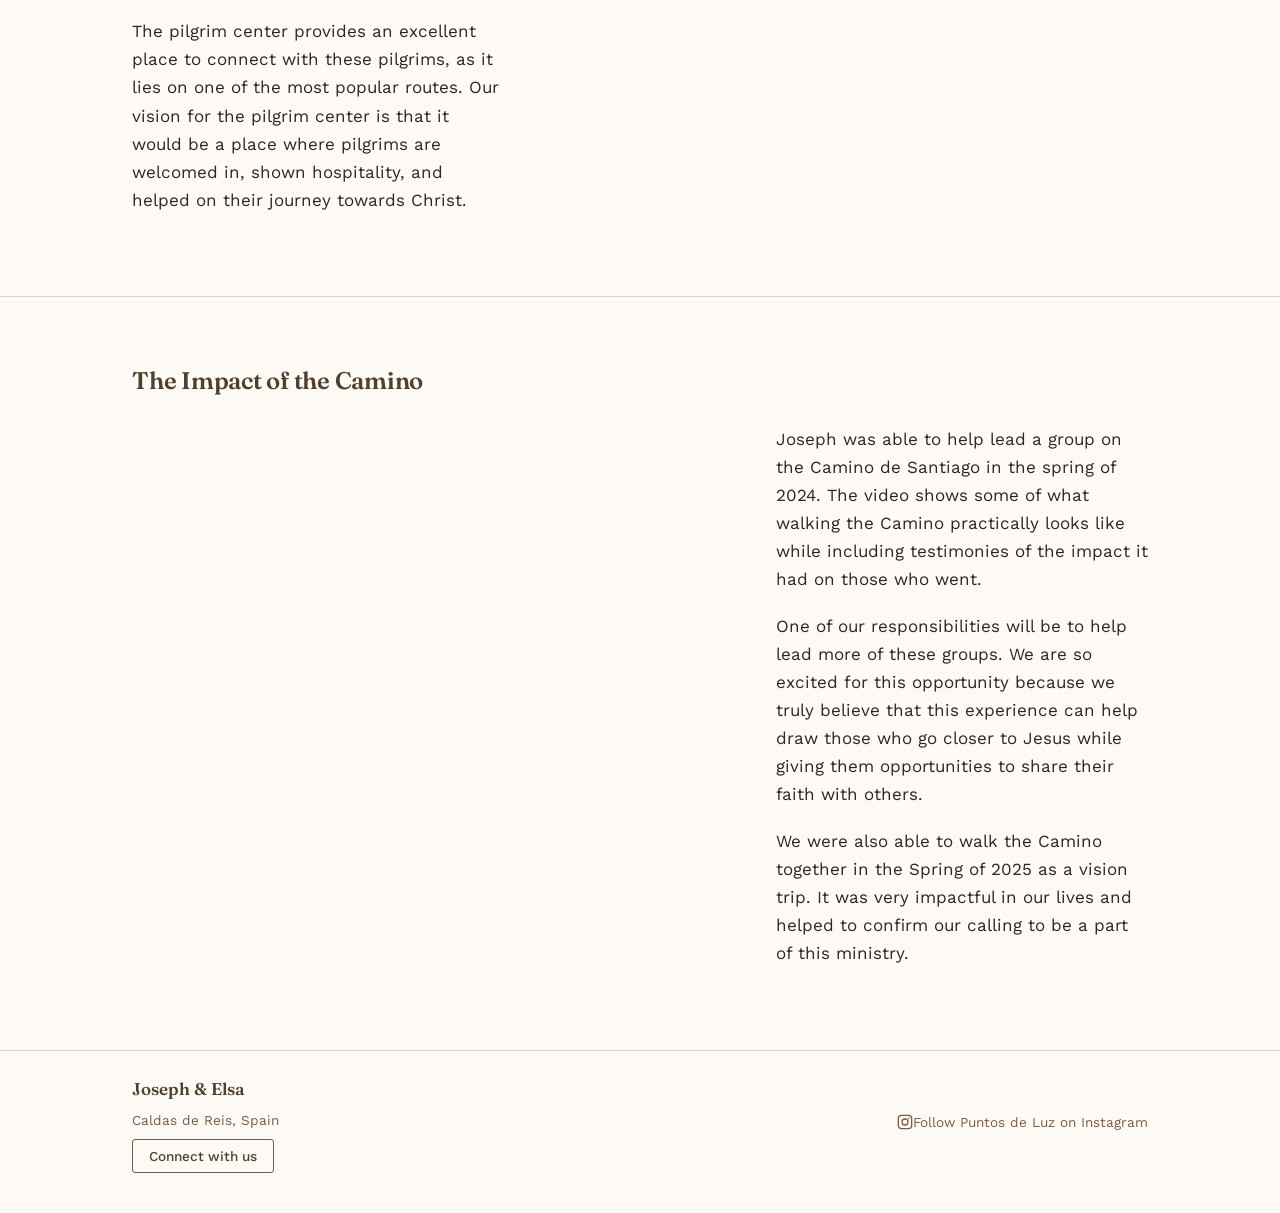
==== commit 80e255d8: "Update camino.html" ====
--- a/camino.html
+++ b/camino.html
@@ -55,13 +55,7 @@
             through forests, on cobblestones, gravel, and highways, into small villages and large cities all to end in Santiago de Compostela.
             They encounter physical and mental challenges while enjoying deep social comradery and the culture and beauty of Spain.
           </p>
-          <p>
-            People have walked these paths for over a thousand years — originally for purely religious reasons. 
-            Today, motivations to walk The Camino range from healing after a loss, having space to process, discovering themselves, 
-            desiring adventure, challenging themselves, etc.
-            No matter their reason for walking, pilgrims are searching for purpose, answers, and spiritual connection.
-            We get to meet them along the way in their search and help point them to Jesus as the answer.
-          </p>
+    
 
         </div>
       </div>
@@ -74,16 +68,16 @@
     <div class="two-col camino-video-row" style="grid-template-columns:1fr 1.6fr;">
       <div class="stage-body">
         <p>The Camino provides an amazing opportunity for evangelism.</p>
-        <ul>
-          <li>Hundreds of thousands of people from all over the world come to one area.</li>
-          <li>They challenge themselves to do something difficult with a desire to grow in some way by the end.</li>
-          <li>They are looking for meaning and are willing to ask themselves deep questions.</li>
-          <li>There is very little to distract them and much time for conversations.</li>
-        </ul>
-        <p>
-          We get to intersect them in this moment and help them by asking good questions and leading them
-          towards the one who wants to carry their burden.
-        </p>
+         <p>
+            People have walked these paths for over a thousand years — originally for purely religious reasons, to make themselves right before God through their own effort. 
+            Today, motivations to walk the Camino range from desiring spiritual connection, healing after a loss, having space to process, discovering themselves, 
+            pursuing adventure, challenging themselves, etc.
+            No matter their reason for walking, pilgrims are searching for answers and purpose.
+            They have very little to distract them and plenty of time for conversation and processing plus they are wanting to think through 
+           their life.
+            We get to meet them along the way in their search and help point them to Jesus as the answer.
+          </p>
+       
         <p>
           The pilgrim center provides an excellent place to connect with these pilgrims, as it lies on one of the most popular routes.
           Our vision for the pilgrim center is that it would be a place where pilgrims are welcomed in, shown hospitality, and helped on their journey towards Christ.
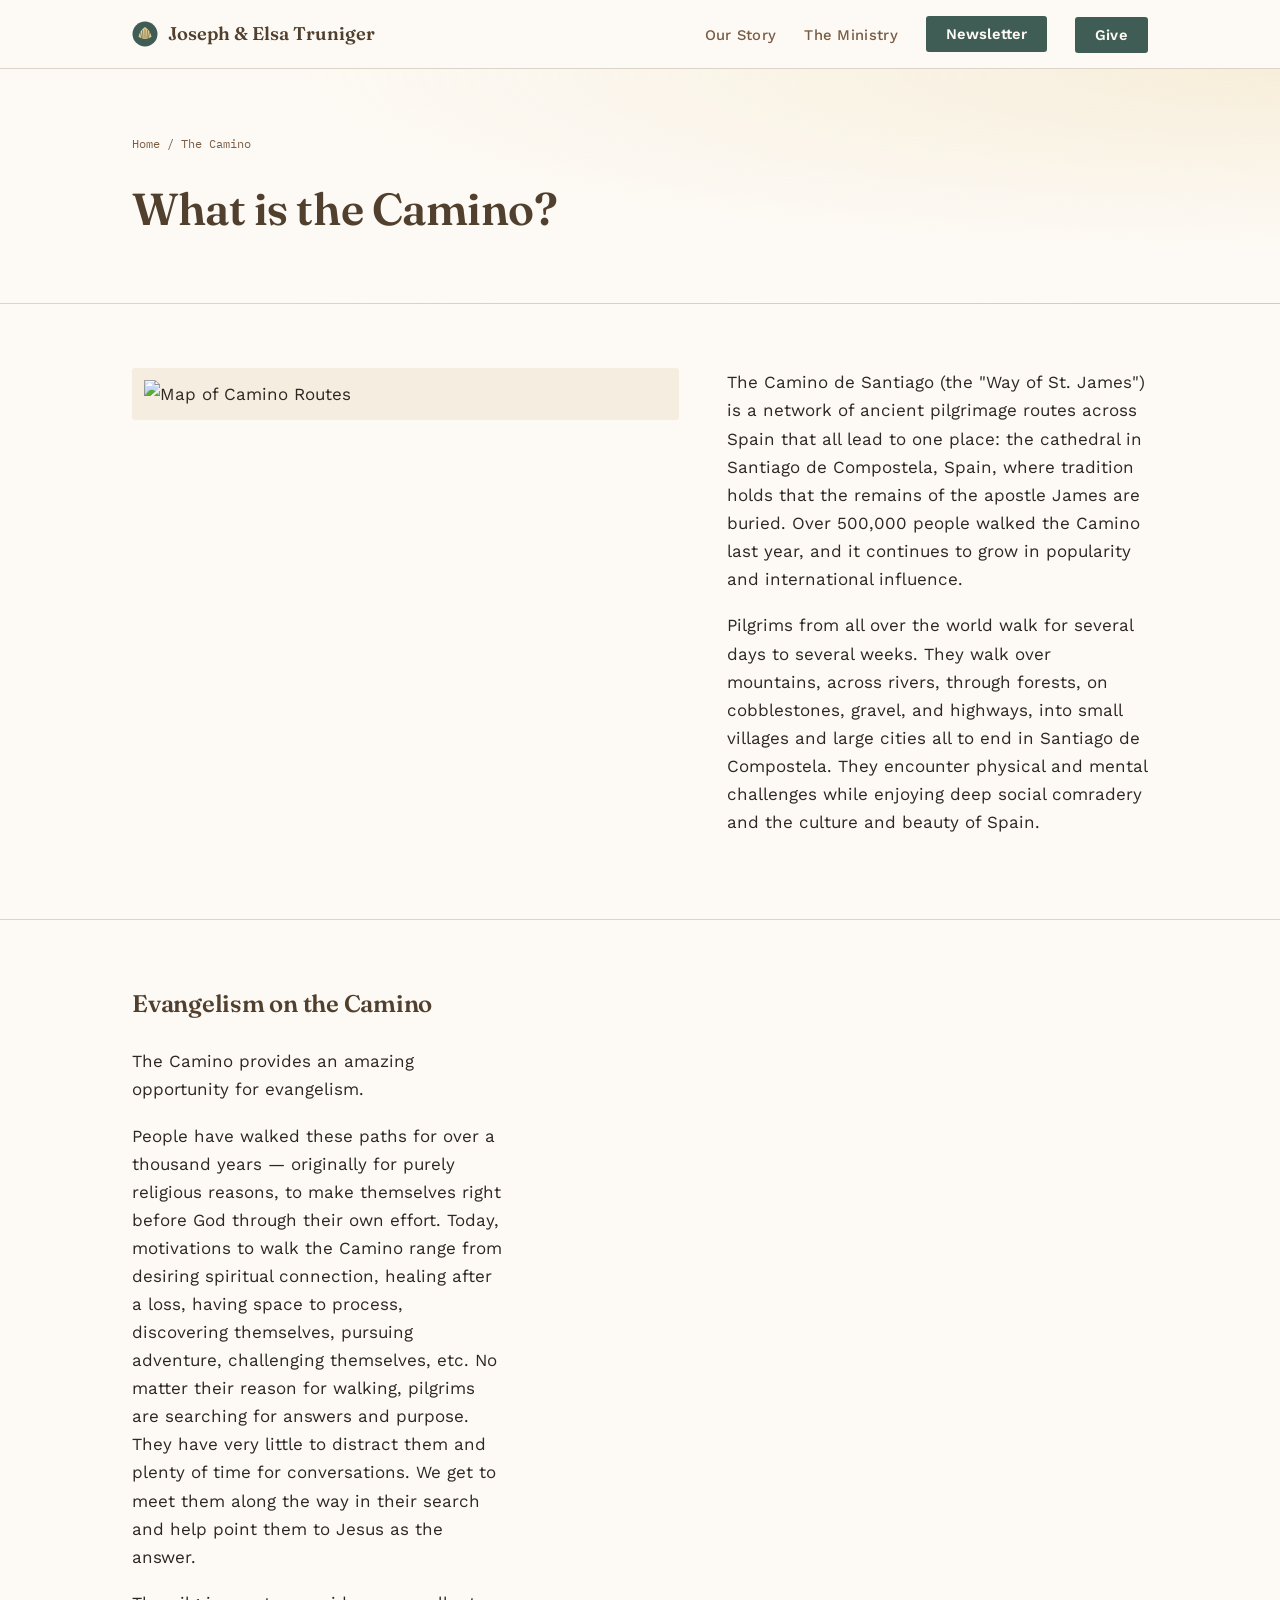
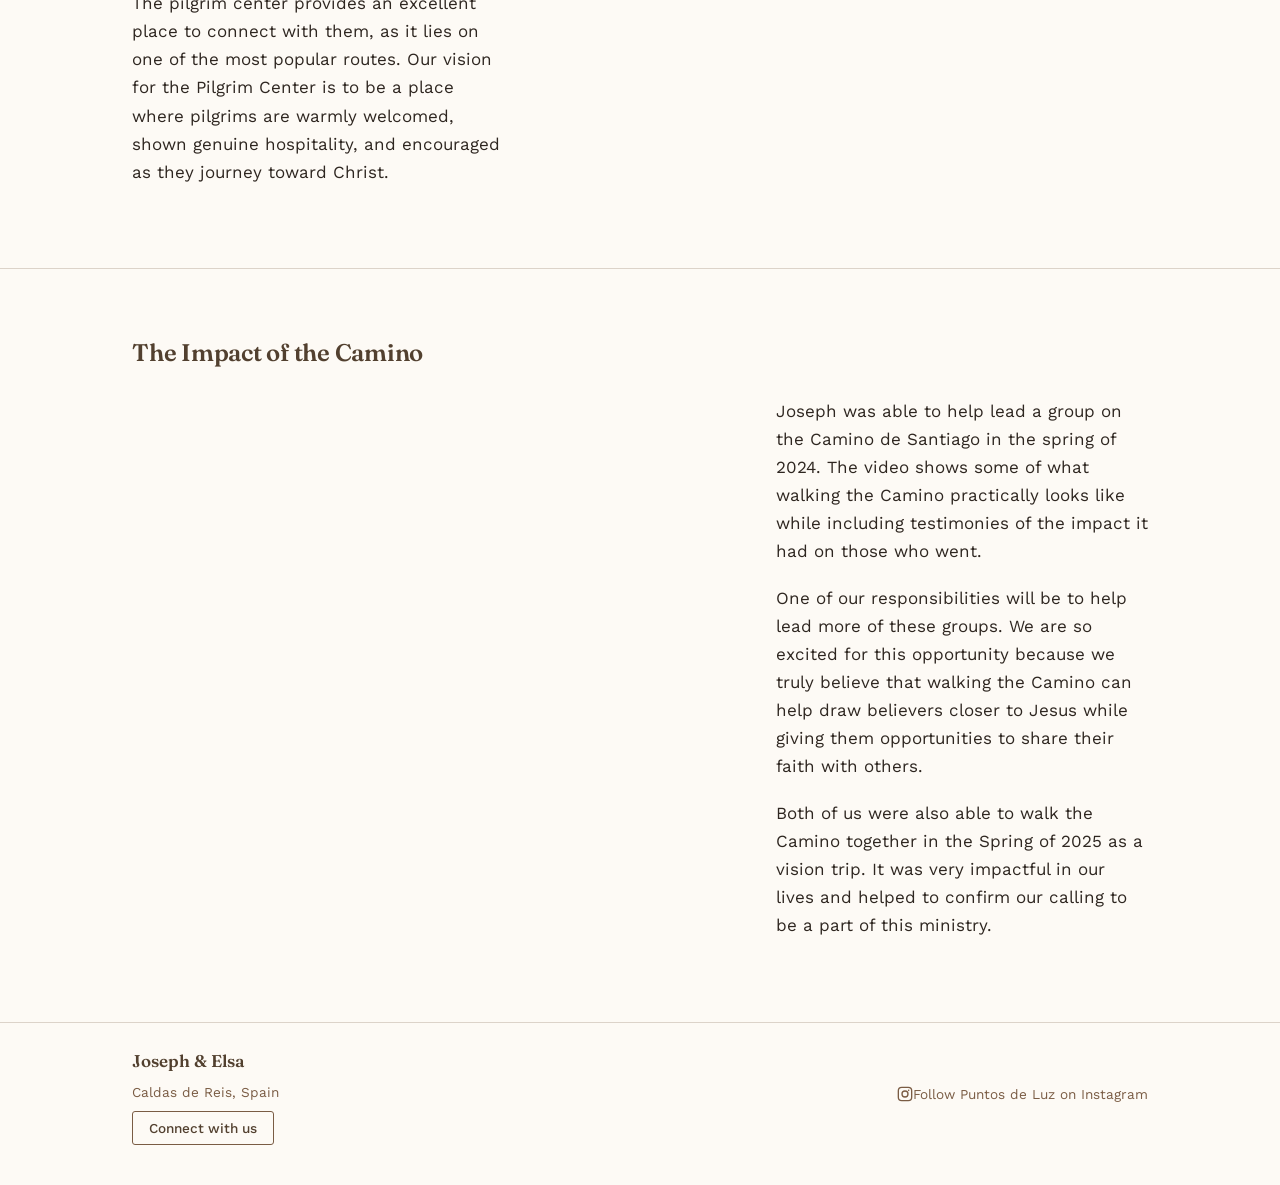
==== commit 7b7748a3: "Update camino.html" ====
--- a/camino.html
+++ b/camino.html
@@ -73,14 +73,13 @@
             Today, motivations to walk the Camino range from desiring spiritual connection, healing after a loss, having space to process, discovering themselves, 
             pursuing adventure, challenging themselves, etc.
             No matter their reason for walking, pilgrims are searching for answers and purpose.
-            They have very little to distract them and plenty of time for conversation and processing plus they are wanting to think through 
-           their life.
+            They have very little to distract them and plenty of time for conversations.
             We get to meet them along the way in their search and help point them to Jesus as the answer.
           </p>
        
         <p>
-          The pilgrim center provides an excellent place to connect with these pilgrims, as it lies on one of the most popular routes.
-          Our vision for the pilgrim center is that it would be a place where pilgrims are welcomed in, shown hospitality, and helped on their journey towards Christ.
+          The pilgrim center provides an excellent place to connect with them, as it lies on one of the most popular routes.
+Our vision for the Pilgrim Center is to be a place where pilgrims are warmly welcomed, shown genuine hospitality, and encouraged as they journey toward Christ.
         </p>
       </div>
       <div class="video-wrapper camino-video">
@@ -116,11 +115,11 @@
         </p>
                 <p>
           One of our responsibilities will be to help lead more of these groups. We are so excited for this opportunity
-          because we truly believe that this experience can help draw those who go closer to Jesus while giving them
+          because we truly believe that walking the Camino can help draw believers closer to Jesus while giving them
           opportunities to share their faith with others.
         </p>
         <p>
-          We were also able to walk the Camino together in the Spring of 2025 as a vision trip. It was very impactful in our lives and 
+          Both of us were also able to walk the Camino together in the Spring of 2025 as a vision trip. It was very impactful in our lives and 
           helped to confirm our calling to be a part of this ministry.
         </p>
 
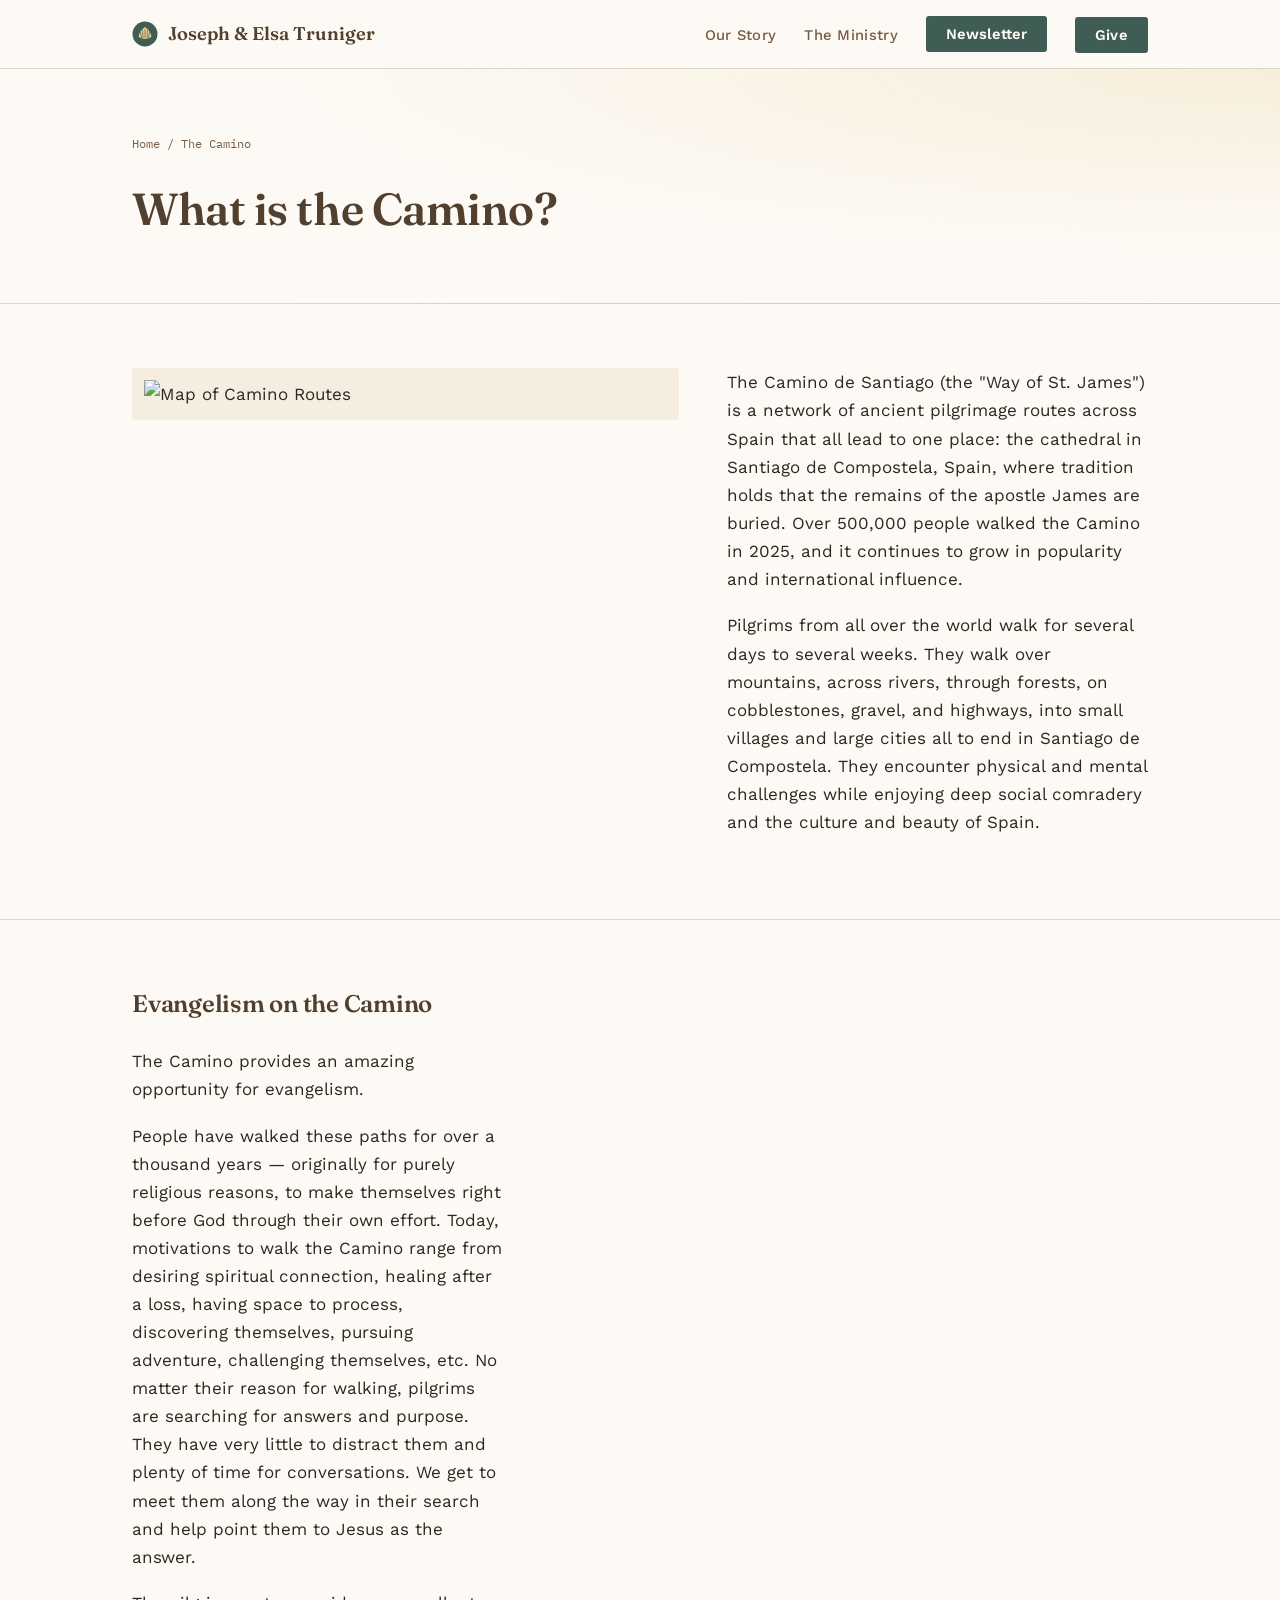
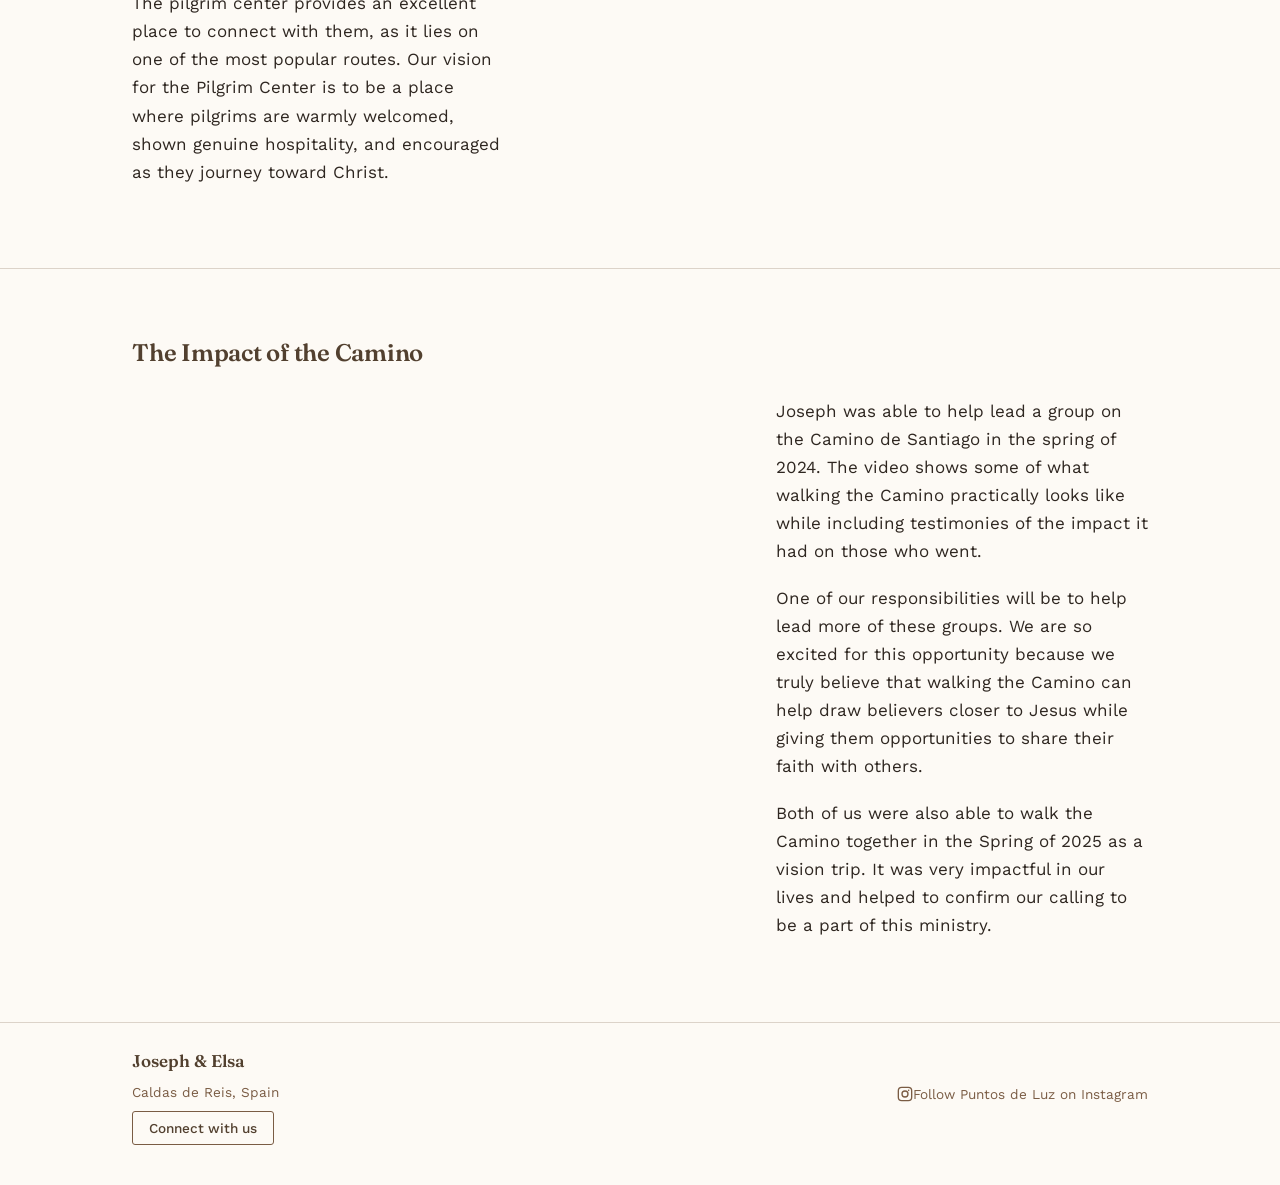
==== commit 8340dd4c: "Update camino.html" ====
--- a/camino.html
+++ b/camino.html
@@ -48,7 +48,7 @@
             The Camino de Santiago (the "Way of St. James") is a network of ancient pilgrimage
             routes across Spain that all lead to one place: the cathedral in Santiago de
             Compostela, Spain, where tradition holds that the remains of the apostle James are buried. Over 500,000 people walked 
-            the Camino last year, and it continues to grow in popularity and international influence.
+            the Camino in 2025, and it continues to grow in popularity and international influence.
           </p>
             <p>
             Pilgrims from all over the world walk for several days to several weeks. They walk over mountains, across rivers, 
